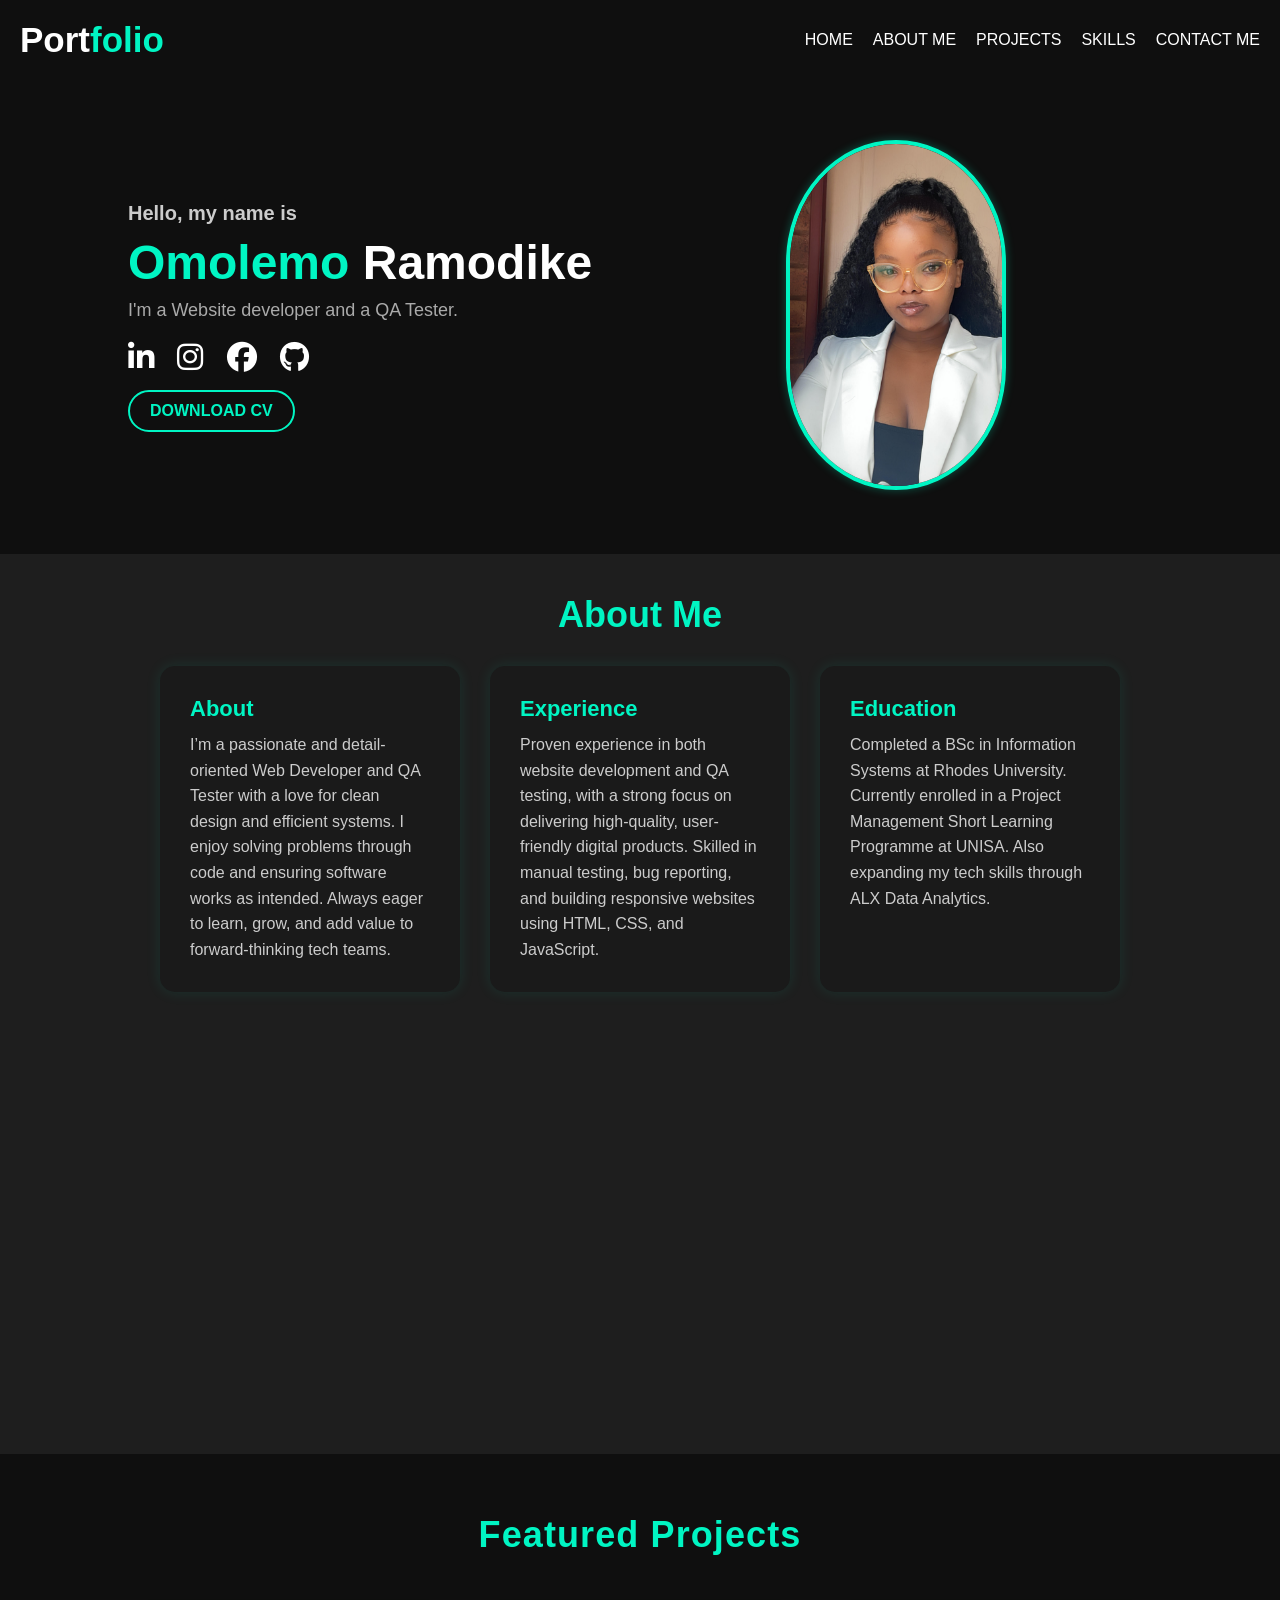
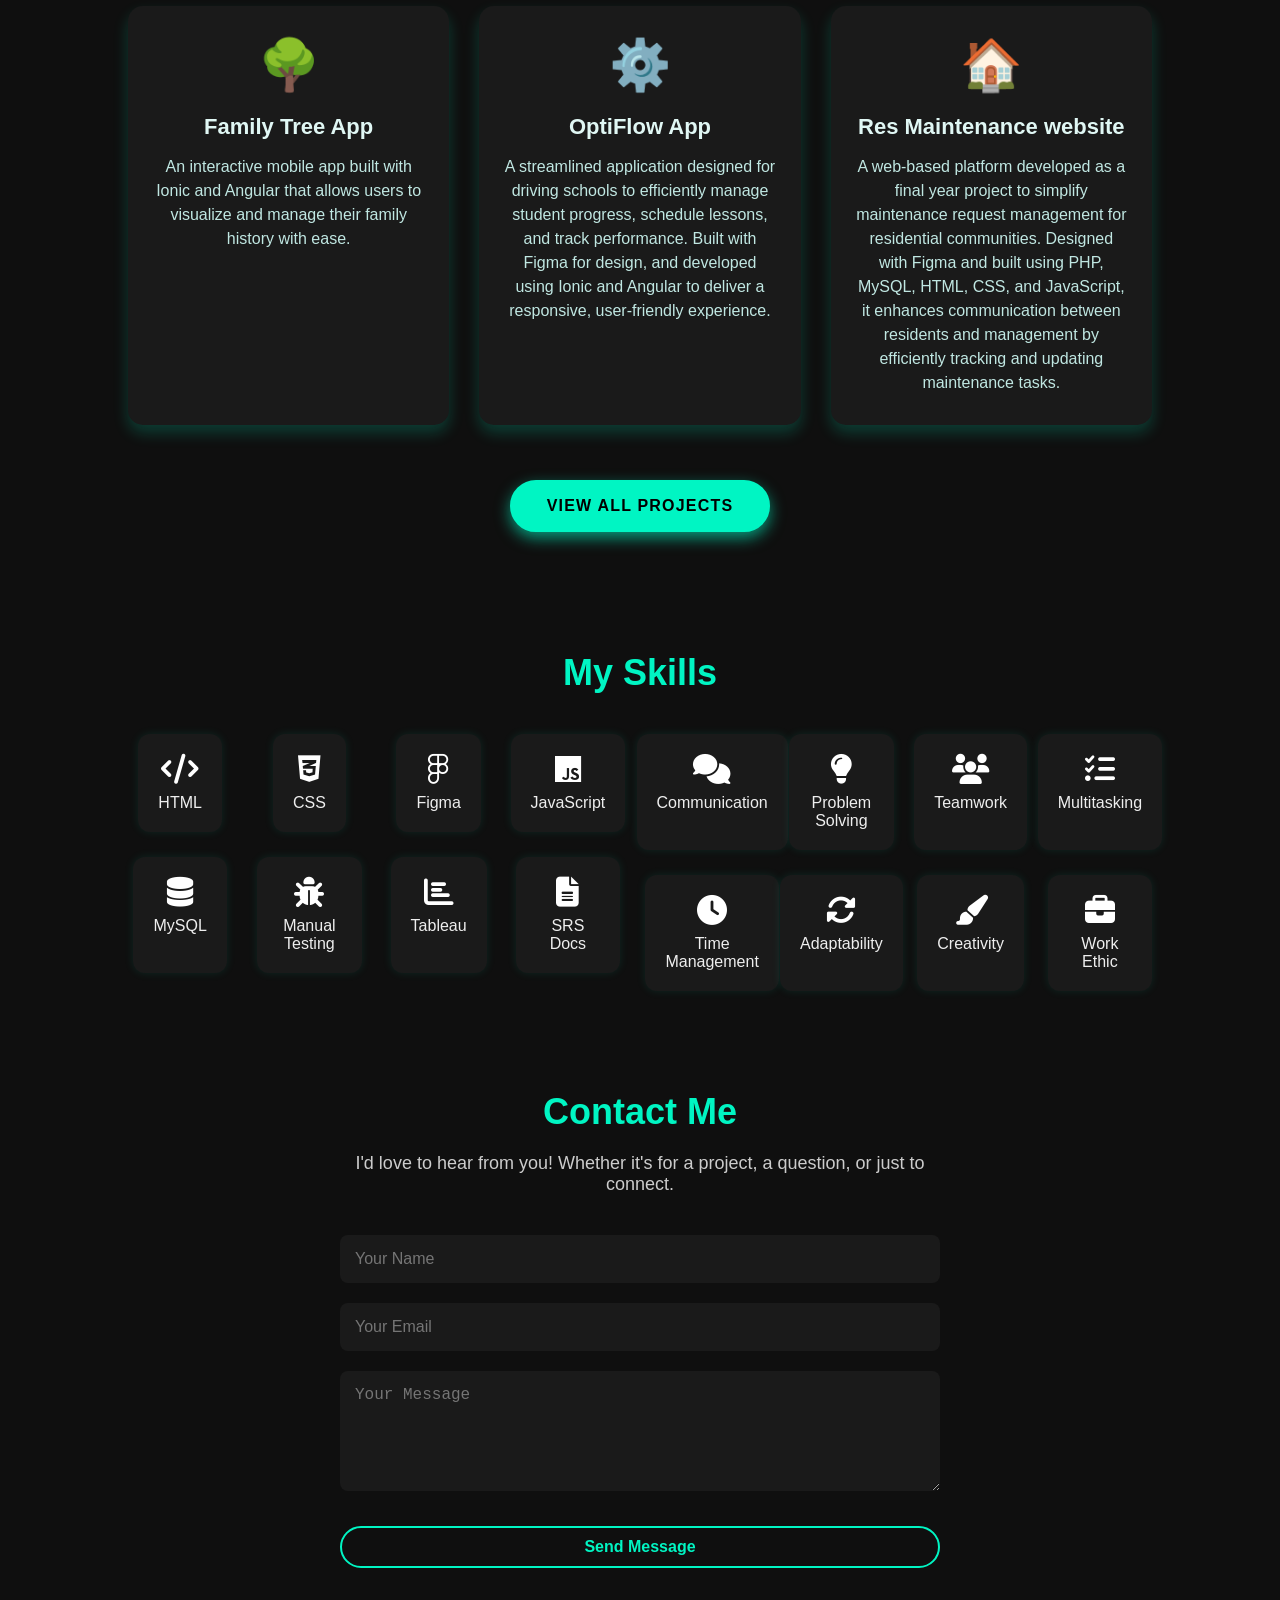
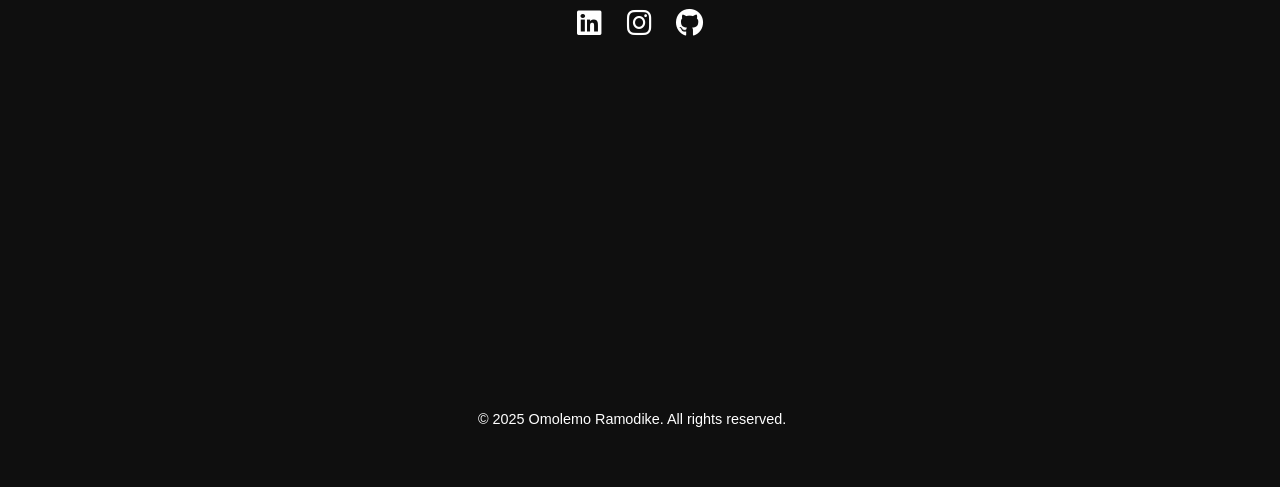
==== index.html @ b727706b "init" ====
<!DOCTYPE html>
<html lang="en">
<head>
  <meta charset="UTF-8" />
  <meta name="viewport" content="width=device-width, initial-scale=1.0"/>
  <title>Omolemo | Portfolio</title>
  <link rel="stylesheet" href="style.css" />
   <link rel="stylesheet" href="https://cdnjs.cloudflare.com/ajax/libs/font-awesome/6.5.0/css/all.min.css">


  <script src="script.js" defer></script>
</head>
<body>
  <header>
    <nav class="navbar">
      <div class="logo">Port<span>folio</span></div>
      <div class="hamburger" onclick="toggleMenu()">&#9776;</div>
      <ul id="nav-links" class="nav-links">
        <li><a href="#home">HOME</a></li>
        <li><a href="about.html">ABOUT ME</a></li>
        <li><a href="projects.html">PROJECTS</a></li>
        <li><a href="skills.html">SKILLS</a></li>
        <li><a href="contact.html">CONTACT ME</a></li>
      </ul>
    </nav>
  </header>

  <section class="hero" id="home">
    <div class="hero-text">
      <h3>Hello, my name is</h3>
      <h1><span>Omolemo</span> Ramodike</h1>
      <p>I'm a Website developer and a QA Tester. </p>
     

      <div class="social-icons">
  <a href="https://linkedin.com/in/omolemo-ramodike" target="_blank" title="LinkedIn">
    <i class="fab fa-linkedin-in"></i>
  </a>
  <a href="https://instagram.com/omolemo-ngobeni" target="_blank" title="Instagram">
    <i class="fab fa-instagram"></i>
  </a>
   <a href="https://facebook.com/omolemo-ngobeni" target="_blank" title="Instagram">
    <i class="fab fa-facebook"></i>
  </a>
  <a href="https://github.com/omolemo-ngobeni" target="_blank" title="GitHub">
    <i class="fab fa-github"></i>
  </a>
</div>


      <a href="Ms Omolemo Ramodike's resume (3).pdf" class="btn">DOWNLOAD CV</a>
    </div>
    <div class="hero-image">
      <img src="images/profimg.jpg" alt="Omolemo">
    </div>
  </section>
</body>
<section class="about-section" id="about">
  <div class="about-header">
    <h1>About Me</h1>
  </div>
  
  <div class="about-tiles">
    <div class="tile">
      <h2>About</h2>
      <p>I’m a passionate and detail-oriented Web Developer and QA Tester with a love for clean design and efficient systems. I enjoy solving problems through code and ensuring software works as intended. Always eager to learn, grow, and add value to forward-thinking tech teams.</p>
    </div>
    
    <div class="tile">
      <h2>Experience</h2>
        <p>Proven experience in both website development and QA testing, with a strong focus on delivering high-quality, user-friendly digital products. Skilled in manual testing, bug reporting, and building responsive websites using HTML, CSS, and JavaScript.</p>    </div>
    
    <div class="tile">
      <h2>Education</h2>
      <p>Completed a BSc in Information Systems at Rhodes University. Currently enrolled in a Project Management Short Learning Programme at UNISA. Also expanding my tech skills through ALX Data Analytics. </p>
    </div>
  </div>
</section>

<section class="home-projects" id="projects">
  <h2>Featured Projects</h2>
  <div class="projects-grid">
    <a href="projects.html#family-tree" class="project-tile">
      <div class="project-icon">🌳</div>
      <h3>Family Tree App</h3>
      <p>An interactive mobile app built with Ionic and Angular that allows users to visualize and manage their family history with ease.</p>
    </a>
    <a href="projects.html#optiflow" class="project-tile">
      <div class="project-icon">⚙️</div>
      <h3>OptiFlow App</h3>
      <p>A streamlined application designed for driving schools to efficiently manage student progress, schedule lessons, and track performance. Built with Figma for design, and developed using Ionic and Angular to deliver a responsive, user-friendly experience.</p>
    </a>
    <a href="projects.html#residence-maintenance" class="project-tile">
      <div class="project-icon">🏠</div>
      <h3>Res Maintenance website</h3>
      <p>A web-based platform developed as a final year project to simplify maintenance request management for residential communities. Designed with Figma and built using PHP, MySQL, HTML, CSS, and JavaScript, it enhances communication between residents and management by efficiently tracking and updating maintenance tasks.</p>
    </a>
  </div>
  <div class="view-all-projects">
    <a href="projects.html" class="btn">View All Projects</a>
  </div>
</section><section id="skills" class="icon-skills-section">
  <h2>My Skills</h2>

  <div class="icon-skills-container">


    <div class="skill-category">

      <div class="icon-skill-grid">
        <div class="icon-skill">
          <i class="fas fa-code"></i>
          <span>HTML</span>
        </div>
        <div class="icon-skill">
          <i class="fab fa-css3-alt"></i>
          <span>CSS</span>
        </div>
       <div class="icon-skill">
        <i class="fab fa-figma"></i>
        <span>Figma</span>
        </div>
        <div class="icon-skill">
      <i class="fab fa-js"></i>
      <span>JavaScript</span>
    </div>

        <div class="icon-skill">
          <i class="fas fa-database"></i>
          <span>MySQL</span>
        </div>
       
        <div class="icon-skill">
          <i class="fas fa-bug"></i>
          <span>Manual Testing</span>
        </div>
        <div class="icon-skill">
          <i class="fas fa-chart-bar"></i>
          <span>Tableau</span>
        </div>
        <div class="icon-skill">
          <i class="fas fa-file-alt"></i>
          <span>SRS Docs</span>
        </div>
      </div>
    </div>

   
<div class="skill-category">
 
  <div class="icon-skill-grid">
    <div class="icon-skill">
      <i class="fas fa-comments"></i>
      <span>Communication</span>
    </div>
    <div class="icon-skill">
      <i class="fas fa-lightbulb"></i>
      <span>Problem Solving</span>
    </div>
    <div class="icon-skill">
      <i class="fas fa-users"></i>
      <span>Teamwork</span>
    </div>
    <div class="icon-skill">
      <i class="fas fa-tasks"></i>
      <span>Multitasking</span>
    </div>
    <div class="icon-skill">
      <i class="fas fa-clock"></i>
      <span>Time Management</span>
    </div>
    <div class="icon-skill">
      <i class="fas fa-sync-alt"></i>
      <span>Adaptability</span>
    </div>
    <div class="icon-skill">
      <i class="fas fa-paint-brush"></i>
      <span>Creativity</span>
    </div>
    <div class="icon-skill">
      <i class="fas fa-briefcase"></i>
      <span>Work Ethic</span>
    </div>
  </div>
</div>
<section class="contact-section">
  <div class="contact-wrapper">
    <h2>Contact Me</h2>
    <p>I'd love to hear from you! Whether it's for a project, a question, or just to connect.</p>

    <form class="contact-form" action="mailto:omolemo@example.com" method="post" enctype="text/plain">
      <input type="text" name="name" placeholder="Your Name" required />
      <input type="email" name="email" placeholder="Your Email" required />
      <textarea name="message" rows="5" placeholder="Your Message" required></textarea>
      <button type="submit" class="btn">Send Message</button>
    </form>

    <div class="contact-icons">
      <a href="https://linkedin.com/in/omolemo-ramodike" target="_blank"><i class="fab fa-linkedin"></i></a>
      <a href="https://instagram.com/omolemo-ngobeni" target="_blank"><i class="fab fa-instagram"></i></a>
      <a href="https://github.com/omolemo-ngobeni" target="_blank"><i class="fab fa-github"></i></a>
    </div>
  </div>
</section>
<footer class="site-footer">
  <p>&copy; 2025 Omolemo Ramodike. All rights reserved.</p>
  
</footer>

  


</html>
---- style.css ----
* {
  margin: 0;
  padding: 0;
  box-sizing: border-box;
}

body {
  font-family: 'Segoe UI', sans-serif;
  background-color: #0f0f0f;
  color: #fff;
}

a {
  text-decoration: none;
  color: inherit;
}

header {
  background-color: #000;
  padding: 20px;
  position: sticky;
  top: 0;
  z-index: 999;
}

.navbar {
  display: flex;
  justify-content: space-between;
  align-items: center;
}

.logo {
  font-size: 35px;
  font-weight: bold;
}

.logo span {
  color: #00f5c3;
}

.nav-links {
  list-style: none;
  display: flex;
  gap: 20px;
}

.nav-links li a {
  color: white;
  font-weight: 500;
  transition: 0.3s;
}



.nav-links li a:hover {
  color: #00f5c3;
}

.hamburger {
  display: none;
  font-size: 30px;
  cursor: pointer;
}

.hero {
  display: flex;
  flex-wrap: wrap;
  justify-content: space-between;
  align-items: center;
  padding: 60px 10%;
 
}

.hero-text {
  flex: 1;
}

.hero-text h3 {
  font-size: 20px;
  color: #ccc;
}

.hero-text h1 {
  font-size: 48px;
  margin: 10px 0;
}

.hero-text h1 span {
  color: #00f5c3;
}

.hero-text p {
  font-size: 18px;
  color: #aaa;
  margin-bottom: 20px;
}

.social-icons img {
  width: 30px;
  margin-right: 10px;
  filter: brightness(0) invert(1);
}

.btn {
  margin-top: 15px;
  padding: 10px 20px;
  background-color: transparent;
  border: 2px solid #00f5c3;
  color: #00f5c3;
   font-size: 1rem;
  font-weight: bold;
  border-radius: 50px;
  transition: 0.3s;
  display: inline-block;
}

.btn:hover {
  background-color: #00f5c3;
  color: black;
}

.hero-image {
  flex: 1;
  text-align: center;
}

.hero-image img {
  width: 300px;
  border-radius: 20px;
}

/* Mobile */
@media (max-width: 768px) {
  .nav-links {
    display: none;
    flex-direction: column;
    background-color: #111;
    position: absolute;
    top: 60px;
    right: 20px;
    width: 200px;
    padding: 10px;
    border-radius: 8px;
  }

  .nav-links.show {
    display: flex;
  }

  .hamburger {
    display: block;
  }

  .hero {
    flex-direction: column;
    text-align: center;
  }

  .hero-image img {
    margin-top: 10px;
  }
}

.social-icons a {
  color: white; 
  margin-right: 15px;
  font-size: 30px;
  transition: color 0.3s ease;
}

.social-icons a:hover {
  color: #00f5c3; 
}

.hero-image img {
  width: 220px;              
  height: 350px;             
  border-radius: 50% / 35%;  
  object-fit: cover;
  border: 4px solid #00f5c3;
  box-shadow: 0 0 10px rgba(0, 245, 195, 0.3);
}


header,
.hero,
footer {
  background-color: #0f0f0f; 
}

/*about page*/
.about-section {
  padding: 60px 10%;
  background-color: #0f0f0f;
  color: white;
}

.about-content {
  max-width: 800px;
  margin: 0 auto;
  text-align: center;
}

.about-content h1 {
  font-size: 36px;
  margin-bottom: 20px;
  color: #00f5c3;
}

.about-content p {
  font-size: 18px;
  line-height: 1.6;
  color: #ccc;
  margin-bottom: 20px;
}

.about-section {
  padding: 60px 10%;
  background-color: 	#1a1a1a;
  color: white;
}

.about-content {
  max-width: 800px;
  margin: 0 auto;
  text-align: center;
}

.about-content h1 {
  font-size: 36px;
  margin-bottom: 20px;
  color: #00f5c3;
}

.about-content p {
  font-size: 18px;
  line-height: 1.6;
  color: #ccc;
  margin-bottom: 20px;
}

.about-header {
  text-align: center;
  margin-bottom: 40px;
}

.about-header h1 {
  font-size: 36px;
  color: #00f5c3;
}

.about-tiles {
  display: flex;
  gap: 30px;
  flex-wrap: wrap;
  justify-content: center;
}

.tile {
  background-color: #1a1a1a;
  border-radius: 15px;
  padding: 30px;
  width: 300px;
  box-shadow: 0 0 15px rgba(0, 245, 195, 0.1);
  transition: transform 0.3s ease;
}

.tile:hover {
  transform: translateY(-5px);
}

.tile h2 {
  font-size: 22px;
  color: #00f5c3;
  margin-bottom: 10px;
}

.tile p {
  font-size: 16px;
  color: #ccc;
  line-height: 1.6;
}

.about-section {
  padding: 60px 10%;
  background-color: #1a1a1a;
  color: white;
}

.about-header {
  text-align: center;
  margin-bottom: 30px;
}

.about-header h1 {
  font-size: 36px;
  color: #00f5c3;
  margin-bottom: 10px;
}

.about-intro {
  font-size: 18px;
  color: #ccc;
  max-width: 800px;
  margin: 0 auto 30px;
  line-height: 1.6;
  text-align: center;
}

.about-body {
  max-width: 800px;
  margin: 0 auto;
  font-size: 17px;
  line-height: 1.8;
  color: #ddd;
}

.about-body p {
  margin-bottom: 20px;
}

.fun-facts {
  margin-top: 40px;
  text-align: center;
}

.fun-facts h3 {
  font-size: 24px;
  color: #00f5c3;
  margin-bottom: 15px;
}

.fun-facts ul {
  list-style: none;
  padding: 0;
}

.fun-facts ul li {
  font-size: 17px;
  color: #ccc;
  margin: 8px 0;
}

.back-home {
  text-align: center;
  margin-top: 40px;
}

.about-section {
  padding: 60px 10%;
  background-color: #1a1a1a;
  color: white;
  min-height: 100vh;
}

.about-photo-text {
  display: flex;
  gap: 40px;
  align-items: center;
  max-width: 900px;
  margin: 0 auto 40px;
  flex-wrap: wrap;
}

.about-photo {
  width: 220px;
  height: 280px;
  object-fit: cover;
  border-radius: 20px;
  border: 4px solid #00f5c3;
  box-shadow: 0 0 15px rgba(0, 245, 195, 0.3);
}

.about-text {
  flex: 1;
  color: #ddd;
  font-size: 17px;
  line-height: 1.7;
}

.about-text h1 {
  font-size: 36px;
  color: #00f5c3;
  margin-bottom: 20px;
}

.fun-facts {
  margin-top: 40px;
  text-align: center;
}

.fun-facts h3 {
  font-size: 24px;
  color: #00f5c3;
  margin-bottom: 15px;
}

.fun-facts ul {
  list-style: none;
  padding: 0;
}

.fun-facts ul li {
  font-size: 17px;
  color: #ccc;
  margin: 8px 0;
}

.back-home {
  text-align: center;
  margin-top: 40px;
}

/* Responsive */
@media (max-width: 768px) {
  .about-photo-text {
    flex-direction: column;
    text-align: center;
  }

  .about-photo {
    margin-bottom: 20px;
    width: 180px;
    height: 220px;
  }
}

.about-text {
  flex: 1;
  color: #ddd;
  font-size: 17px;
  line-height: 1.7;
  text-align: justify;   
}

.fun-facts ul li {
  font-size: 17px;
  color: #ccc;
  margin: 8px 0;
  text-align: center;  
}

/* projects starts here*/

.projects-section {
  padding: 60px 10%;
  background-color: #1a1a1a;
  color: white;
  min-height: 100vh;
  max-width: 900px;
  margin: 0 auto;
  text-align: center;
}

.projects-section h1 {
  font-size: 36px;
  color: #00f5c3;
  margin-bottom: 40px;
}

.project-card {
  background-color: #2c2c2c;
  padding: 30px;
  border-radius: 15px;
  box-shadow: 0 0 15px rgba(0, 245, 195, 0.1);
  margin-bottom: 30px;
  text-align: left;
}

.project-card h2 {
  color: #00f5c3;
  margin-bottom: 15px;
}

.project-card p {
  color: #ccc;
  font-size: 16px;
  margin-bottom: 15px;
  line-height: 1.5;
}

.project-links {
  display: flex;
  gap: 20px;
}

.project-links .btn {
  padding: 10px 20px;
  background-color: transparent;
  border: 2px solid #00f5c3;
  color: #00f5c3;
  border-radius: 5px;
  text-decoration: none;
  font-weight: 600;
  display: inline-flex;
  align-items: center;
  gap: 10px;
  transition: background-color 0.3s ease;
}

.project-links .btn:hover:not(:disabled) {
  background-color: #00f5c3;
  color: black;
  cursor: pointer;
}

.project-links .btn[disabled] {
  border-color: #555;
  color: #555;
  cursor: not-allowed;
}

.btn-secondary {
  border-color: #555;
  color: #555;
}

.home-projects {
  padding: 60px 10%;
   background: #0f0f0f; 
  color: #e0f7f4;
  text-align: center;
  font-family: 'Segoe UI', Tahoma, Geneva, Verdana, sans-serif;
}

.home-projects h2 {
  font-size: 36px;
  margin-bottom: 50px;
  color: #00f5c3;
  letter-spacing: 1.1px;
  font-weight: 700;
}

.projects-grid {
  display: grid;
  grid-template-columns: repeat(auto-fit,minmax(280px,1fr));
  gap: 30px;
  max-width: 1100px;
  margin: 0 auto 40px;
}

.project-tile {
  background: #1a1a1a;
  border-radius: 15px;
  padding: 30px 25px;
  box-shadow: 0 8px 15px rgba(0, 245, 195, 0.2);
  color: #e0f7f4;
  text-decoration: none;
  transition: transform 0.3s ease, box-shadow 0.3s ease;
  display: flex;
  flex-direction: column;
  align-items: center;
  min-height: 260px;
}

.project-tile:hover {
  transform: translateY(-10px);
  box-shadow: 0 15px 25px rgba(0, 245, 195, 0.45);
}

.project-icon {
  font-size: 50px;
  margin-bottom: 20px;
}

.project-tile h3 {
  font-size: 22px;
  margin-bottom: 15px;
  font-weight: 700;
}

.project-tile p {
  font-size: 16px;
  line-height: 1.5;
  color: #c0e7e2;
  text-align: center;
  flex-grow: 1;
}

.view-all-projects .btn {
  background-color: #00f5c3;
  color: #000;
  padding: 15px 35px;
  border-radius: 30px;
  font-weight: 700;
  text-transform: uppercase;
  letter-spacing: 1.2px;
  box-shadow: 0 6px 15px rgba(0, 245, 195, 0.6);
  transition: background-color 0.3s ease;
  display: inline-block;
}

.view-all-projects .btn:hover {
  background-color: #00d1a7;
  color: #000;
  box-shadow: 0 8px 25px rgba(0, 209, 167, 0.8);
}

/* skills start her */

.skills-section {
  max-width: 900px;
  margin: 60px auto;
  padding: 0 10%;
  color: #e0f7f4;
  text-align: center;
}

.skills-section h2 {
  font-size: 36px;
  color: #00f5c3;
  margin-bottom: 40px;
  letter-spacing: 1.1px;
}

.skill {
  margin-bottom: 25px;
  text-align: left;
}

.skill span {
  font-weight: 600;
  font-size: 18px;
  display: block;
  margin-bottom: 8px;
  color: #00f5c3;
}

.skill-bar {
  background-color: #222;
  border-radius: 10px;
  overflow: hidden;
  height: 20px;
}

.skill-level {
  height: 100%;
  background-color: #00f5c3;
  width: 0;
  border-radius: 10px 0 0 10px;
  transition: width 1.5s ease-in-out;
}

.icon-skills-section {
  padding: 60px 10%;
  background-color: #0f0f0f;
  text-align: center;
  color: #fff;
}

.icon-skills-section h2 {
  font-size: 36px;
  color: #00f5c3;
  margin-bottom: 40px;
}

.icon-skills-container {
  display: flex;
  flex-wrap: wrap;
  justify-content: space-between;
  gap: 40px;
}

.skill-category {
  flex: 1 1 45%;
}

.skill-category h3 {
  font-size: 24px;
  color: #00f5c3;
  margin-bottom: 20px;
}

.icon-skill-grid {
  display: grid;
  grid-template-columns: repeat(auto-fit, minmax(100px, 1fr));
  gap: 25px;
  justify-items: center;
}

.icon-skill {
  display: flex;
  flex-direction: column;
  align-items: center;
  background-color: #1a1a1a;
  padding: 20px;
  border-radius: 12px;
  transition: transform 0.3s ease;
  box-shadow: 0 0 10px rgba(0, 245, 195, 0.1);
}

.icon-skill:hover {
  transform: scale(1.05);
  box-shadow: 0 0 20px rgba(0, 245, 195, 0.4);
}

.icon-skill i {
  font-size: 30px;
  margin-bottom: 10px;
  color: white;
}

.icon-skill span {
  font-size: 16px;
  color: #eee;
  text-align: center;
}

/* Mobile */
@media (max-width: 768px) {
  .icon-skills-container {
    flex-direction: column;
    align-items: center;
  }

  .skill-category {
    width: 100%;
  }
}

/* skills start over here*/

.skills-page {
  padding: 60px 10%;
  background-color: #0f0f0f;
  color: white;
  min-height: 100vh;
  text-align: center;
}

.skills-page h2 {
  font-size: 36px;
  color: #00f5c3;
  margin-bottom: 40px;
}

.skill-cards {
  display: flex;
  flex-wrap: wrap;
  gap: 30px;
  justify-content: center;
}

.skill-card {
  background-color: #1a1a1a;
  border-radius: 15px;
  padding: 30px;
  width: 100%;
  max-width: 500px;
  box-shadow: 0 0 15px rgba(0, 245, 195, 0.1);
  transition: transform 0.3s ease;
  text-align: left;
}

.skill-card:hover {
  transform: translateY(-5px);
}

.skill-card h3 {
  font-size: 24px;
  color: #00f5c3;
  margin-bottom: 15px;
  display: flex;
  align-items: center;
  gap: 10px;
}

.skill-card p {
  font-size: 16px;
  color: #ccc;
  line-height: 1.6;
}

/* Responsive */
@media (max-width: 768px) {
  .skill-cards {
    flex-direction: column;
    align-items: center;
  }

  .skill-card {
    width: 100%;
  }
}

.about-section {
  padding: 40px;
  background-color: #1e1e1e;
  color: #ffffff;
}

.about-photo-text {
  display: flex;
  align-items: flex-start;
  gap: 30px;
  flex-wrap: wrap;
  justify-content: center;
}

.about-photo {
  width: 250px;
  height: auto;
  border-radius: 12px;
  border: 4px solid #00f0c0;
  box-shadow: 0 4px 10px rgba(0, 255, 200, 0.3);
   margin-top: 70px;
}

.about-text {
  max-width: 600px;
  font-size: 1rem;
  line-height: 1.6;
}

.about-text h1 {
  color: #00f0c0;
  font-size: 2rem;
  margin-bottom: 20px;
}

/* Optional: Make it responsive */
@media (max-width: 768px) {
  .about-photo-text {
    flex-direction: column;
    align-items: center;
    text-align: center;
  }

  .about-text {
    max-width: 90%;
  }
}

.contact-wrapper {
  max-width: 700px;
  width: 100%;
}
.site-footer {
 
  color: #fff;
  text-align: center;
  padding: 0px 350px;
  font-size: 0.9rem;
  margin-top: 40px;
}


/*contact starts here*/

.contact-section {
  padding: 60px 20%;
  background-color: #0f0f0f;
  color: white;
  text-align: center;
  min-height: 100vh;
  
}

.contact-section h2 {
  font-size: 36px;
  color: #00f5c3;
  margin-bottom: 20px;
}

.contact-section p {
  font-size: 18px;
  color: #ccc;
  margin-bottom: 40px;
}

.contact-form {
  max-width: 600px;
  margin: 0 auto;
  display: flex;
  flex-direction: column;
  gap: 20px;
}

.contact-form input,
.contact-form textarea {
  padding: 15px;
  border: none;
  border-radius: 8px;
  background-color: #1a1a1a;
  color: white;
  font-size: 16px;
}

.contact-form .btn {
  background-color: transparent;
  border: 2px solid #00f5c3;
  color: #00f5c3;
  cursor: pointer;
  font-weight: bold;
  transition: background-color 0.3s ease;
}

.contact-form .btn:hover {
  background-color: #00f5c3;
  color: black;
}

.contact-icons {
  margin-top: 40px;
}

.contact-icons a {
  color: white;
  font-size: 28px;
  margin: 0 10px;
  transition: color 0.3s ease;
}

.contact-icons a:hover {
  color: #00f5c3;
}
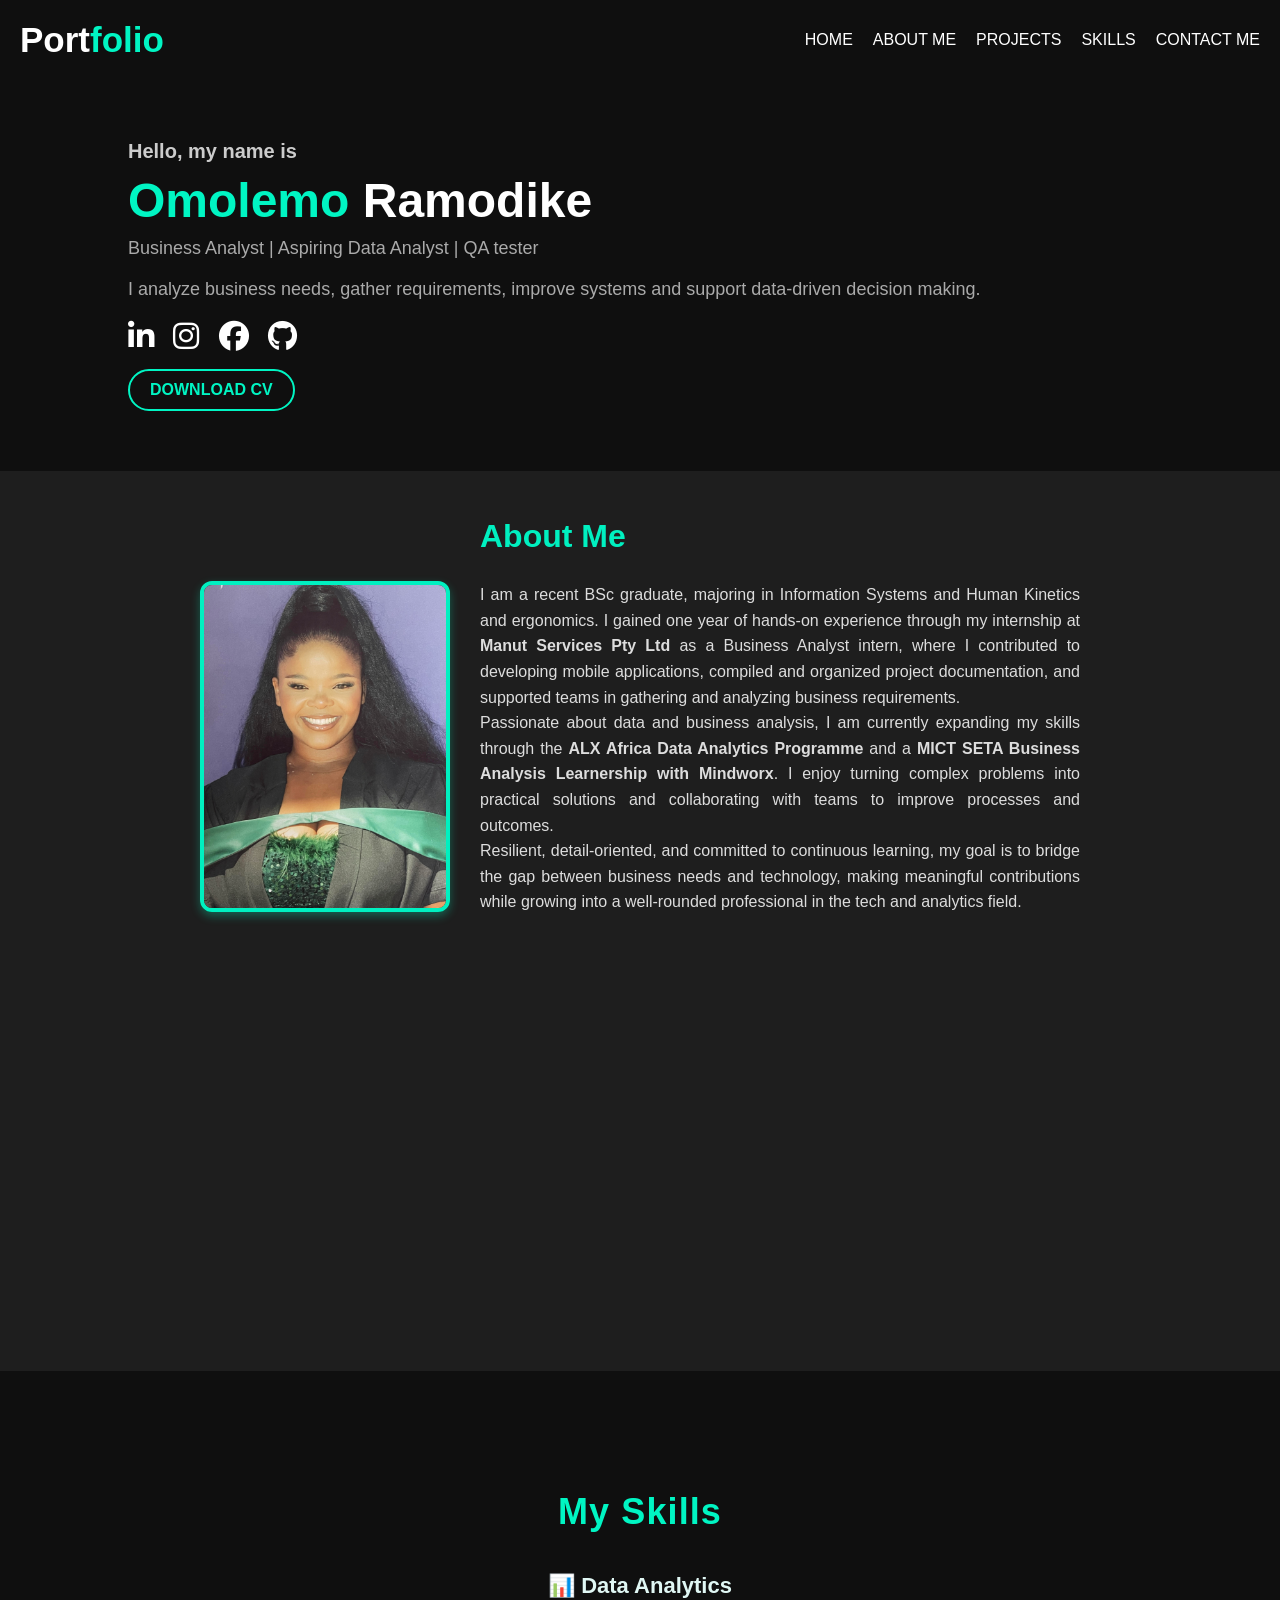
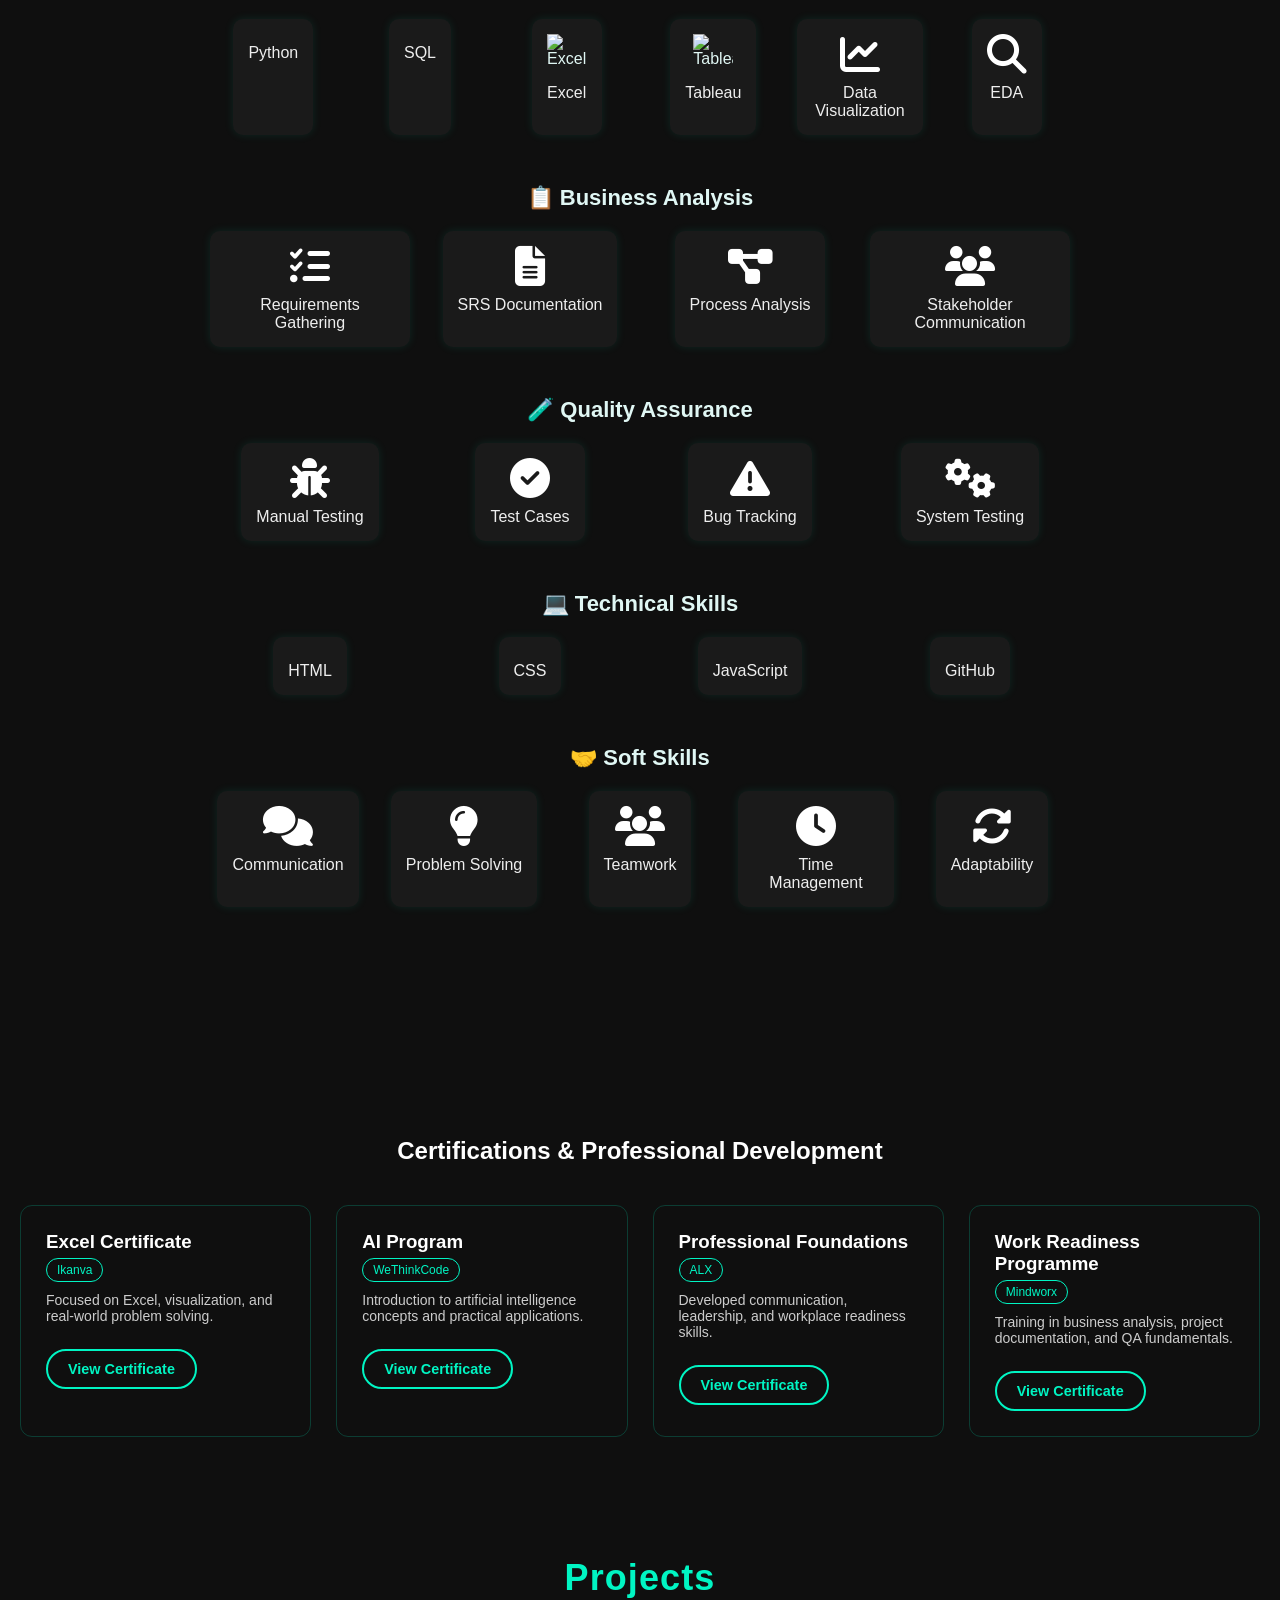
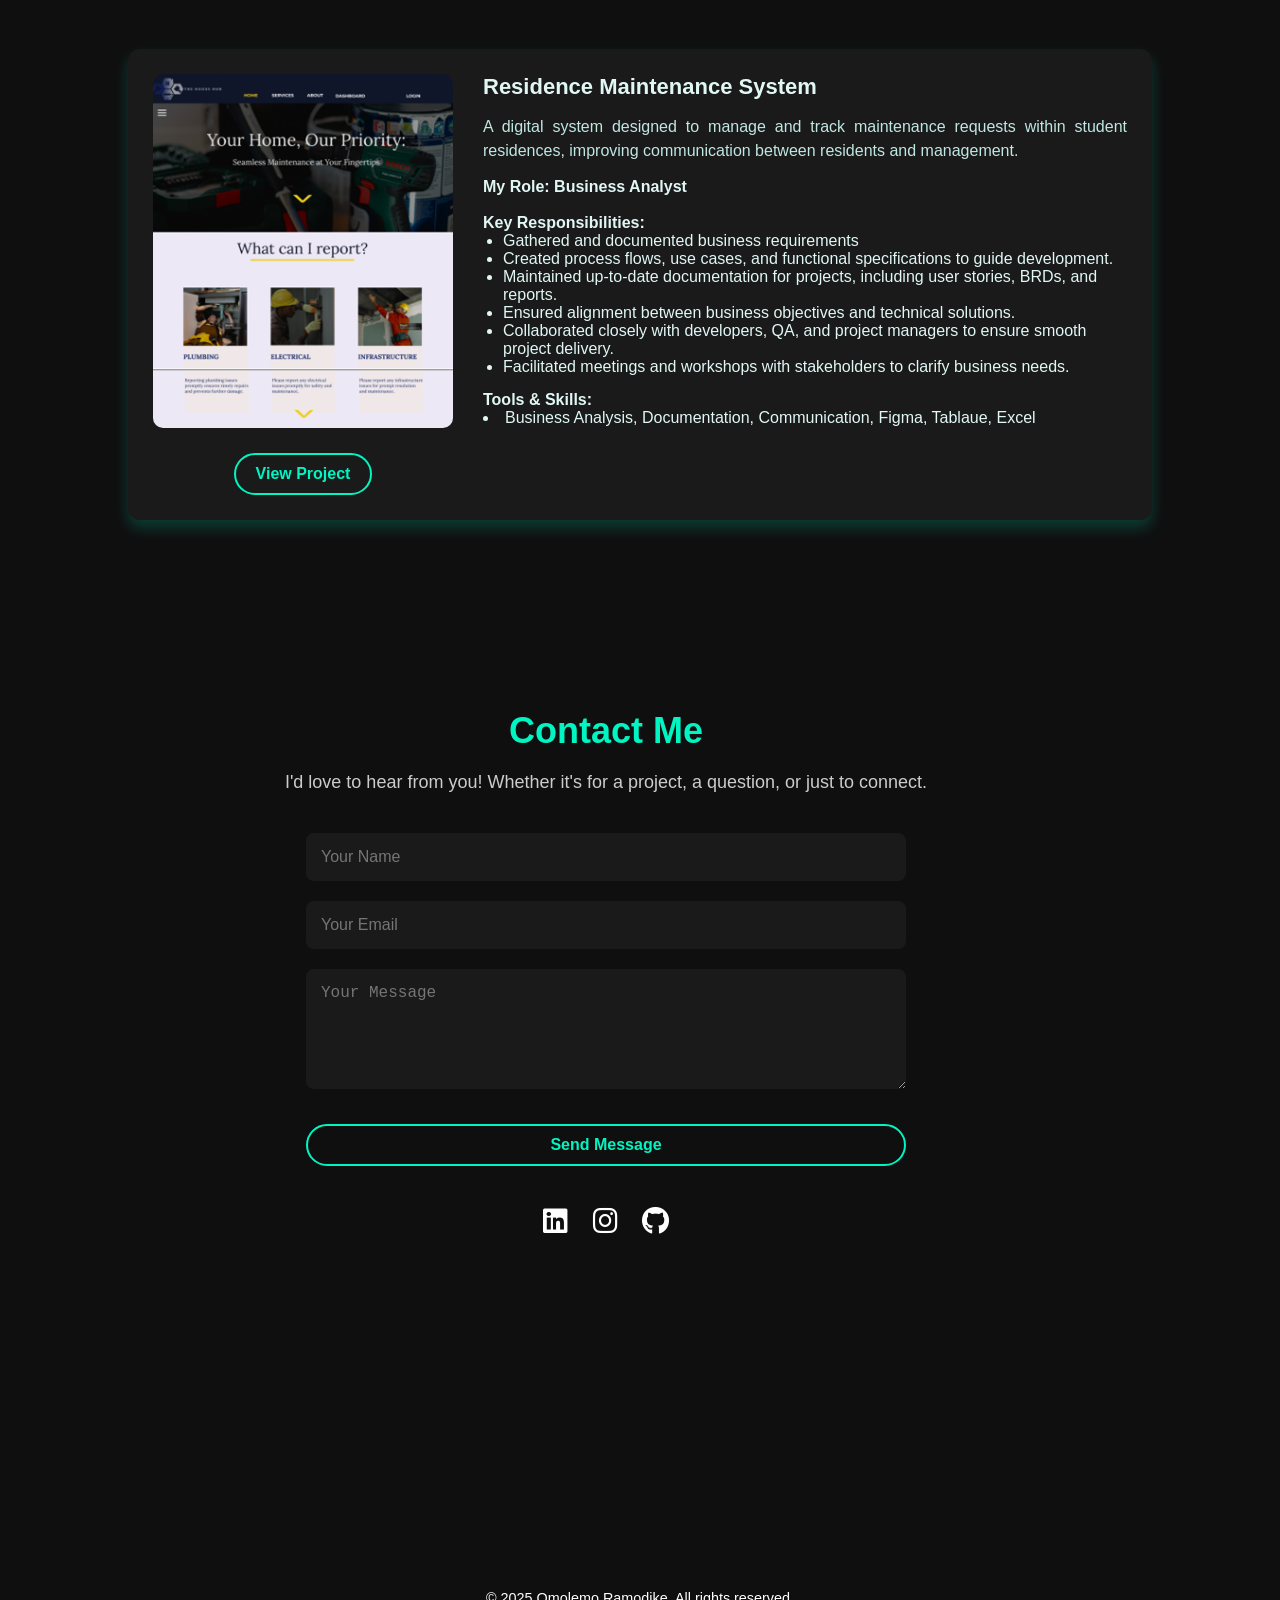
==== commit 28904f08: "updates" ====
--- a/index.html
+++ b/index.html
@@ -1,15 +1,27 @@
 <!DOCTYPE html>
-<html lang="en">
 <head>
   <meta charset="UTF-8" />
   <meta name="viewport" content="width=device-width, initial-scale=1.0"/>
   <title>Omolemo | Portfolio</title>
+
+  <!-- Main CSS -->
   <link rel="stylesheet" href="style.css" />
-   <link rel="stylesheet" href="https://cdnjs.cloudflare.com/ajax/libs/font-awesome/6.5.0/css/all.min.css">
-
+
+  <!-- Font Awesome -->
+  <link rel="stylesheet" href="https://cdnjs.cloudflare.com/ajax/libs/font-awesome/6.5.0/css/all.min.css">
+
+  <!-- Devicon (for programming/tech icons) -->
+  <link rel="stylesheet" href="https://cdn.jsdelivr.net/gh/devicons/devicon@latest/devicon.min.css">
 
   <script src="script.js" defer></script>
+
+  <style>
+    html {
+      scroll-behavior: smooth;
+    }
+  </style>
 </head>
+
 <body>
   <header>
     <nav class="navbar">
@@ -17,197 +29,332 @@
       <div class="hamburger" onclick="toggleMenu()">&#9776;</div>
       <ul id="nav-links" class="nav-links">
         <li><a href="#home">HOME</a></li>
-        <li><a href="about.html">ABOUT ME</a></li>
-        <li><a href="projects.html">PROJECTS</a></li>
-        <li><a href="skills.html">SKILLS</a></li>
-        <li><a href="contact.html">CONTACT ME</a></li>
+        <li><a href="#about">ABOUT ME</a></li>
+        <li><a href="#projects">PROJECTS</a></li>
+        <li><a href="#skills">SKILLS</a></li>
+        <li><a href="#contact">CONTACT ME</a></li>
       </ul>
     </nav>
   </header>
 
+  <!-- HERO SECTION -->
   <section class="hero" id="home">
     <div class="hero-text">
       <h3>Hello, my name is</h3>
-      <h1><span>Omolemo</span> Ramodike</h1>
-      <p>I'm a Website developer and a QA Tester. </p>
-     
-
+      <h1><span>Omolemo</span> Ramodike </h1>
+      <p>Business Analyst | Aspiring Data Analyst | QA tester</p>
+      <p>I analyze business needs, gather requirements, improve systems and support data-driven decision making.</p>
       <div class="social-icons">
-  <a href="https://linkedin.com/in/omolemo-ramodike" target="_blank" title="LinkedIn">
-    <i class="fab fa-linkedin-in"></i>
-  </a>
-  <a href="https://instagram.com/omolemo-ngobeni" target="_blank" title="Instagram">
-    <i class="fab fa-instagram"></i>
-  </a>
-   <a href="https://facebook.com/omolemo-ngobeni" target="_blank" title="Instagram">
-    <i class="fab fa-facebook"></i>
-  </a>
-  <a href="https://github.com/omolemo-ngobeni" target="_blank" title="GitHub">
-    <i class="fab fa-github"></i>
-  </a>
-</div>
-
-
-      <a href="Ms Omolemo Ramodike's resume (3).pdf" class="btn">DOWNLOAD CV</a>
-    </div>
-    <div class="hero-image">
-      <img src="images/profimg.jpg" alt="Omolemo">
-    </div>
+        <a href="https://linkedin.com/in/omolemo-ramodike" target="_blank"><i class="fab fa-linkedin-in"></i></a>
+        <a href="https://instagram.com/omolemo-ngobeni" target="_blank"><i class="fab fa-instagram"></i></a>
+        <a href="https://facebook.com/omolemo-ngobeni" target="_blank"><i class="fab fa-facebook"></i></a>
+        <a href="https://github.com/omolemo-ngobeni" target="_blank"><i class="fab fa-github"></i></a>
+      </div>
+      <a href="Omolemo Ramodike_CV (1).pdf" class="btn">DOWNLOAD CV</a>
+    </div>
+   
   </section>
+
+  <!-- ABOUT SECTION -->
+<section class="about-section" id="about">
+  <div class="about-photo-text">
+    <img src="images\gradpic.jpg" alt="Omolemo Graduation" class="about-photo" />
+    <div class="about-text">
+      <h1>About Me</h1>
+      <p>I am a recent BSc graduate, majoring in Information Systems and Human Kinetics and ergonomics. I gained one year of hands-on experience through my internship at <strong>Manut Services Pty Ltd</strong> as a Business Analyst intern, where I contributed to developing mobile applications, compiled and organized project documentation, and supported teams in gathering and analyzing business requirements.</p>
+      <p>Passionate about data and business analysis, I am currently expanding my skills through the <strong>ALX Africa Data Analytics Programme</strong> and a <strong>MICT SETA Business Analysis Learnership with Mindworx</strong>. I enjoy turning complex problems into practical solutions and collaborating with teams to improve processes and outcomes.</p>
+      <p>Resilient, detail-oriented, and committed to continuous learning, my goal is to bridge the gap between business needs and technology, making meaningful contributions while growing into a well-rounded professional in the tech and analytics field.</p>
+    </div>
+  </div>
+</section>
+
+
+
+
+ <!-- SKILLS SECTION -->
+  <section class="skills-section" id="skills">
+  <h2>My Skills</h2>
+
+  <!-- DATA ANALYTICS -->
+  <div class="skill-group">
+    <h3>📊 Data Analytics</h3>
+    <div class="icon-skill-grid">
+
+      <!-- Python -->
+      <div class="icon-skill">
+        <i class="devicon-python-plain colored"></i>
+        <span>Python</span>
+      </div>
+
+      <!-- SQL -->
+      <div class="icon-skill">
+        <i class="devicon-mysql-plain colored"></i>
+        <span>SQL</span>
+      </div>
+
+      <!-- Excel -->
+      <div class="icon-skill">
+        <img src="https://upload.wikimedia.org/wikipedia/commons/7/73/Microsoft_Excel_2013-2019_logo.svg" class="skill-img" alt="Excel">
+        <span>Excel</span>
+      </div>
+
+      <!-- Tableau -->
+      <div class="icon-skill">
+        <img src="https://cdn.worldvectorlogo.com/logos/tableau-software.svg" class="skill-img" alt="Tableau">
+        <span>Tableau</span>
+      </div>
+
+      <!-- Data Visualization -->
+      <div class="icon-skill">
+        <i class="fas fa-chart-line"></i>
+        <span>Data Visualization</span>
+      </div>
+
+
+      <!-- Exploratory Data Analysis -->
+      <div class="icon-skill">
+        <i class="fas fa-search"></i>
+        <span>EDA</span>
+      </div>
+
+    </div>
+  </div>
+
+  <!-- BUSINESS ANALYSIS -->
+  <div class="skill-group">
+    <h3>📋 Business Analysis</h3>
+    <div class="icon-skill-grid">
+
+      <div class="icon-skill">
+        <i class="fas fa-tasks"></i>
+        <span>Requirements Gathering</span>
+      </div>
+
+      <div class="icon-skill">
+        <i class="fas fa-file-alt"></i>
+        <span>SRS Documentation</span>
+      </div>
+
+      <div class="icon-skill">
+        <i class="fas fa-project-diagram"></i>
+        <span>Process Analysis</span>
+      </div>
+
+      <div class="icon-skill">
+        <i class="fas fa-users"></i>
+        <span>Stakeholder Communication</span>
+      </div>
+
+    </div>
+  </div>
+
+  <!-- QUALITY ASSURANCE -->
+  <div class="skill-group">
+    <h3>🧪 Quality Assurance</h3>
+    <div class="icon-skill-grid">
+
+      <div class="icon-skill">
+        <i class="fas fa-bug"></i>
+        <span>Manual Testing</span>
+      </div>
+
+      <div class="icon-skill">
+        <i class="fas fa-check-circle"></i>
+        <span>Test Cases</span>
+      </div>
+
+      <div class="icon-skill">
+        <i class="fas fa-exclamation-triangle"></i>
+        <span>Bug Tracking</span>
+      </div>
+
+      <div class="icon-skill">
+        <i class="fas fa-cogs"></i>
+        <span>System Testing</span>
+      </div>
+
+    </div>
+  </div>
+
+  <!-- TECHNICAL SKILLS -->
+  <div class="skill-group">
+    <h3>💻 Technical Skills</h3>
+    <div class="icon-skill-grid">
+
+      <div class="icon-skill">
+        <i class="devicon-html5-plain colored"></i>
+        <span>HTML</span>
+      </div>
+
+      <div class="icon-skill">
+        <i class="devicon-css3-plain colored"></i>
+        <span>CSS</span>
+      </div>
+
+      <div class="icon-skill">
+        <i class="devicon-javascript-plain colored"></i>
+        <span>JavaScript</span>
+      </div>
+
+      <div class="icon-skill">
+        <i class="devicon-github-original colored"></i>
+        <span>GitHub</span>
+      </div>
+
+    </div>
+  </div>
+
+  <!-- SOFT SKILLS -->
+  <div class="skill-group">
+    <h3>🤝 Soft Skills</h3>
+    <div class="icon-skill-grid">
+
+      <div class="icon-skill">
+        <i class="fas fa-comments"></i>
+        <span>Communication</span>
+      </div>
+
+      <div class="icon-skill">
+        <i class="fas fa-lightbulb"></i>
+        <span>Problem Solving</span>
+      </div>
+
+      <div class="icon-skill">
+        <i class="fas fa-users"></i>
+        <span>Teamwork</span>
+      </div>
+
+      <div class="icon-skill">
+        <i class="fas fa-clock"></i>
+        <span>Time Management</span>
+      </div>
+
+      <div class="icon-skill">
+        <i class="fas fa-sync-alt"></i>
+        <span>Adaptability</span>
+      </div>
+
+    </div>
+  </div>
+
+</section>
+</section>
+
+
+<section class="certifications" id="certifications">
+  <h2>Certifications & Professional Development</h2>
+
+  <div class="cert-container">
+
+    <div class="cert-card">
+      <h3>Excel Certificate</h3>
+      <span class="cert-org">Ikanva</span>
+      <p>Focused on Excel, visualization, and real-world problem solving.</p>
+      <a href="microsoft excel specialist.pdf" target="_blank" class="cert-btn">View Certificate</a>
+    </div>
+
+    <div class="cert-card">
+      <h3>AI Program</h3>
+      <span class="cert-org">WeThinkCode</span>
+      <p>Introduction to artificial intelligence concepts and practical applications.</p>
+      <a href="Omolemo Ramodike (1).pdf" target="_blank" class="cert-btn">View Certificate</a>
+    </div>
+
+    <div class="cert-card">
+      <h3>Professional Foundations</h3>
+      <span class="cert-org">ALX</span>
+      <p>Developed communication, leadership, and workplace readiness skills.</p>
+      <a href="89-professional-foundations-certificate-omolemo-ramodike (2).png" target="_blank" class="cert-btn">View Certificate</a>
+    </div>
+
+    <div class="cert-card">
+      <h3>Work Readiness Programme</h3>
+      <span class="cert-org">Mindworx</span>
+      <p>Training in business analysis, project documentation, and QA fundamentals.</p>
+      <a href="Project Management Certificate.pdf" target="_blank" class="cert-btn">View Certificate</a>
+    </div>
+
+
+
+  </div>
+</section>
+
+
+
+ <section class="home-projects" id="projects">
+  <h2>Projects</h2>
+
+  <div class="projects-grid">
+
+    <div class="project-tile">
+
+      <!-- LEFT: IMAGE -->
+      <div class="project-image">
+        <img src="images/Screenshot 2026-04-01 161837.png" alt="Residence Maintenance System">
+      
+      <a href="https://drive.google.com/drive/folders/1ThoA3pIIHGRJr3cjRtV5BZLY7Wf2r3O5?usp=sharing"
+   target="_blank"
+   class="btn">
+  View Project
+</a>
+        </div>
+      <!-- RIGHT: CONTENT -->
+      <div class="project-content">
+
+        <h3>Residence Maintenance System</h3>
+
+        <p class="description">
+          A digital system designed to manage and track maintenance requests within student residences,
+          improving communication between residents and management.
+        </p>
+
+        <h4>My Role: Business Analyst</h4> <br>
+        
+
+        <h4>Key Responsibilities:</h4>
+        <ul>
+          <li>Gathered and documented business requirements</li>
+          <li>Created process flows, use cases, and functional specifications to guide development.</li>
+          <li>Maintained up-to-date documentation for projects, including user stories, BRDs, and reports.</li>
+          <li>Ensured alignment between business objectives and technical solutions.</li>
+          <li>Collaborated closely with developers, QA, and project managers to ensure smooth project delivery.</li>
+          <li>Facilitated meetings and workshops with stakeholders to clarify business needs.</li>
+        </ul>
+
+        <h4>Tools & Skills:</h4>
+        <li>Business Analysis, Documentation, Communication, Figma, Tablaue, Excel</li>
+
+      
+
+      </div>
+
+    </div>
+
+  </div>
+</section>
+
+  <!-- CONTACT SECTION -->
+  <section class="contact-section" id="contact">
+    <div class="contact-wrapper">
+      <h2>Contact Me</h2>
+      <p>I'd love to hear from you! Whether it's for a project, a question, or just to connect.</p>
+      <form class="contact-form" action="mailto:omolemo@example.com" method="post" enctype="text/plain">
+        <input type="text" name="name" placeholder="Your Name" required />
+        <input type="email" name="email" placeholder="Your Email" required />
+        <textarea name="message" rows="5" placeholder="Your Message" required></textarea>
+        <button type="submit" class="btn">Send Message</button>
+      </form>
+      <div class="contact-icons">
+        <a href="https://linkedin.com/in/omolemo-ramodike" target="_blank"><i class="fab fa-linkedin"></i></a>
+        <a href="https://instagram.com/omolemo-ngobeni" target="_blank"><i class="fab fa-instagram"></i></a>
+        <a href="https://github.com/omolemo-ngobeni" target="_blank"><i class="fab fa-github"></i></a>
+      </div>
+    </div>
+  </section>
+
+  <!-- FOOTER -->
+  <footer class="site-footer">
+    <p>&copy; 2025 Omolemo Ramodike. All rights reserved.</p>
+  </footer>
 </body>
-<section class="about-section" id="about">
-  <div class="about-header">
-    <h1>About Me</h1>
-  </div>
-  
-  <div class="about-tiles">
-    <div class="tile">
-      <h2>About</h2>
-      <p>I’m a passionate and detail-oriented Web Developer and QA Tester with a love for clean design and efficient systems. I enjoy solving problems through code and ensuring software works as intended. Always eager to learn, grow, and add value to forward-thinking tech teams.</p>
-    </div>
-    
-    <div class="tile">
-      <h2>Experience</h2>
-        <p>Proven experience in both website development and QA testing, with a strong focus on delivering high-quality, user-friendly digital products. Skilled in manual testing, bug reporting, and building responsive websites using HTML, CSS, and JavaScript.</p>    </div>
-    
-    <div class="tile">
-      <h2>Education</h2>
-      <p>Completed a BSc in Information Systems at Rhodes University. Currently enrolled in a Project Management Short Learning Programme at UNISA. Also expanding my tech skills through ALX Data Analytics. </p>
-    </div>
-  </div>
-</section>
-
-<section class="home-projects" id="projects">
-  <h2>Featured Projects</h2>
-  <div class="projects-grid">
-    <a href="projects.html#family-tree" class="project-tile">
-      <div class="project-icon">🌳</div>
-      <h3>Family Tree App</h3>
-      <p>An interactive mobile app built with Ionic and Angular that allows users to visualize and manage their family history with ease.</p>
-    </a>
-    <a href="projects.html#optiflow" class="project-tile">
-      <div class="project-icon">⚙️</div>
-      <h3>OptiFlow App</h3>
-      <p>A streamlined application designed for driving schools to efficiently manage student progress, schedule lessons, and track performance. Built with Figma for design, and developed using Ionic and Angular to deliver a responsive, user-friendly experience.</p>
-    </a>
-    <a href="projects.html#residence-maintenance" class="project-tile">
-      <div class="project-icon">🏠</div>
-      <h3>Res Maintenance website</h3>
-      <p>A web-based platform developed as a final year project to simplify maintenance request management for residential communities. Designed with Figma and built using PHP, MySQL, HTML, CSS, and JavaScript, it enhances communication between residents and management by efficiently tracking and updating maintenance tasks.</p>
-    </a>
-  </div>
-  <div class="view-all-projects">
-    <a href="projects.html" class="btn">View All Projects</a>
-  </div>
-</section><section id="skills" class="icon-skills-section">
-  <h2>My Skills</h2>
-
-  <div class="icon-skills-container">
-
-
-    <div class="skill-category">
-
-      <div class="icon-skill-grid">
-        <div class="icon-skill">
-          <i class="fas fa-code"></i>
-          <span>HTML</span>
-        </div>
-        <div class="icon-skill">
-          <i class="fab fa-css3-alt"></i>
-          <span>CSS</span>
-        </div>
-       <div class="icon-skill">
-        <i class="fab fa-figma"></i>
-        <span>Figma</span>
-        </div>
-        <div class="icon-skill">
-      <i class="fab fa-js"></i>
-      <span>JavaScript</span>
-    </div>
-
-        <div class="icon-skill">
-          <i class="fas fa-database"></i>
-          <span>MySQL</span>
-        </div>
-       
-        <div class="icon-skill">
-          <i class="fas fa-bug"></i>
-          <span>Manual Testing</span>
-        </div>
-        <div class="icon-skill">
-          <i class="fas fa-chart-bar"></i>
-          <span>Tableau</span>
-        </div>
-        <div class="icon-skill">
-          <i class="fas fa-file-alt"></i>
-          <span>SRS Docs</span>
-        </div>
-      </div>
-    </div>
-
-   
-<div class="skill-category">
- 
-  <div class="icon-skill-grid">
-    <div class="icon-skill">
-      <i class="fas fa-comments"></i>
-      <span>Communication</span>
-    </div>
-    <div class="icon-skill">
-      <i class="fas fa-lightbulb"></i>
-      <span>Problem Solving</span>
-    </div>
-    <div class="icon-skill">
-      <i class="fas fa-users"></i>
-      <span>Teamwork</span>
-    </div>
-    <div class="icon-skill">
-      <i class="fas fa-tasks"></i>
-      <span>Multitasking</span>
-    </div>
-    <div class="icon-skill">
-      <i class="fas fa-clock"></i>
-      <span>Time Management</span>
-    </div>
-    <div class="icon-skill">
-      <i class="fas fa-sync-alt"></i>
-      <span>Adaptability</span>
-    </div>
-    <div class="icon-skill">
-      <i class="fas fa-paint-brush"></i>
-      <span>Creativity</span>
-    </div>
-    <div class="icon-skill">
-      <i class="fas fa-briefcase"></i>
-      <span>Work Ethic</span>
-    </div>
-  </div>
-</div>
-<section class="contact-section">
-  <div class="contact-wrapper">
-    <h2>Contact Me</h2>
-    <p>I'd love to hear from you! Whether it's for a project, a question, or just to connect.</p>
-
-    <form class="contact-form" action="mailto:omolemo@example.com" method="post" enctype="text/plain">
-      <input type="text" name="name" placeholder="Your Name" required />
-      <input type="email" name="email" placeholder="Your Email" required />
-      <textarea name="message" rows="5" placeholder="Your Message" required></textarea>
-      <button type="submit" class="btn">Send Message</button>
-    </form>
-
-    <div class="contact-icons">
-      <a href="https://linkedin.com/in/omolemo-ramodike" target="_blank"><i class="fab fa-linkedin"></i></a>
-      <a href="https://instagram.com/omolemo-ngobeni" target="_blank"><i class="fab fa-instagram"></i></a>
-      <a href="https://github.com/omolemo-ngobeni" target="_blank"><i class="fab fa-github"></i></a>
-    </div>
-  </div>
-</section>
-<footer class="site-footer">
-  <p>&copy; 2025 Omolemo Ramodike. All rights reserved.</p>
-  
-</footer>
-
-  
-
-
-</html>
+</html>
--- a/style.css
+++ b/style.css
@@ -915,3 +915,195 @@
   color: #00f5c3;
 }
 
+.skills-section {
+  padding: 60px 20px;
+  text-align: center;
+}
+
+.skill-group {
+  margin-bottom: 50px;
+}
+
+.skill-group h3 {
+  margin-bottom: 20px;
+  font-size: 22px;
+}
+
+.icon-skill-grid {
+  display: grid;
+  grid-template-columns: repeat(auto-fit, minmax(120px, 1fr));
+  gap: 20px;
+}
+
+.icon-skill {
+  display: flex;
+  flex-direction: column;
+  align-items: center;
+  padding: 15px;
+  border-radius: 10px;
+}
+
+.icon-skill i {
+  font-size: 40px;
+  margin-bottom: 10px;
+}
+.skill-img {
+  width: 40px;
+  height: 40px;
+  object-fit: contain;
+  margin-bottom: 10px;
+}
+
+
+
+
+/* IMAGE */
+.project-image img {
+  width: 300px;
+  height: auto;
+  border-radius: 10px;
+  object-fit: cover;
+}
+
+/* CONTENT */
+.project-content {
+  text-align: left;
+  flex: 1; /* let content take remaining space */
+}
+
+/* DESCRIPTION */
+.project-content .description {
+  text-align: justify;
+  margin-bottom: 15px;
+}
+
+/* LIST */
+.project-content ul {
+  padding-left: 20px;
+  margin-bottom: 15px;
+}
+
+
+.project-image {
+  display: flex;
+  flex-direction: column;
+  align-items: center;  
+  gap: 10px;            
+}
+
+
+
+
+
+
+/* PROJECT TILE LAYOUT */
+.project-tile {
+  display: flex;
+  flex-direction: row;
+  gap: 30px;
+  align-items: flex-start;
+  padding: 25px;
+  border-radius: 12px;
+  margin-bottom: 30px;
+}
+
+
+
+
+
+
+.btn {
+  margin-top: 15px;
+  padding: 10px 20px;
+  background-color: transparent;
+  border: 2px solid #00f5c3;
+  color: #00f5c3;
+  font-size: 1rem;
+  font-weight: bold;
+  border-radius: 50px;
+  transition: 0.3s;
+  display: inline-block;
+}
+
+.btn:hover {
+  background-color: #00f5c3;
+  color: black;
+}
+
+
+
+
+
+/* CERTIFICATIONS SECTION */
+.certifications {
+  padding: 60px 20px;
+  text-align: center;
+}
+
+.certifications h2 {
+  margin-bottom: 40px;
+}
+
+/* GRID */
+.cert-container {
+  display: grid;
+  grid-template-columns: repeat(auto-fit, minmax(250px, 1fr));
+  gap: 25px;
+}
+
+/* CARD */
+.cert-card {
+  padding: 25px;
+  border-radius: 12px;
+  text-align: left;
+  border: 1px solid rgba(0, 245, 195, 0.2);
+  transition: 0.3s;
+}
+
+.cert-card:hover {
+  transform: translateY(-5px);
+  border-color: #00f5c3;
+}
+
+/* TITLE */
+.cert-card h3 {
+  margin-bottom: 5px;
+}
+
+/* ORG BADGE (MATCH GREEN THEME) */
+.cert-org {
+  display: inline-block;
+  font-size: 12px;
+  border: 1px solid #00f5c3;
+  color: #00f5c3;
+  padding: 4px 10px;
+  border-radius: 20px;
+  margin-bottom: 10px;
+}
+
+/* DESCRIPTION */
+.cert-card p {
+  font-size: 14px;
+  margin-bottom: 15px;
+  color: #ccc; /* works nicely if your background is dark */
+}
+
+/* BUTTON (REUSING YOUR STYLE) */
+.cert-btn {
+  margin-top: 10px;
+  padding: 10px 20px;
+  background-color: transparent;
+  border: 2px solid #00f5c3;
+  color: #00f5c3;
+  font-size: 0.9rem;
+  font-weight: bold;
+  border-radius: 50px;
+  transition: 0.3s;
+  display: inline-block;
+  text-decoration: none;
+}
+
+.cert-btn:hover {
+  background-color: #00f5c3;
+  color: black;
+}
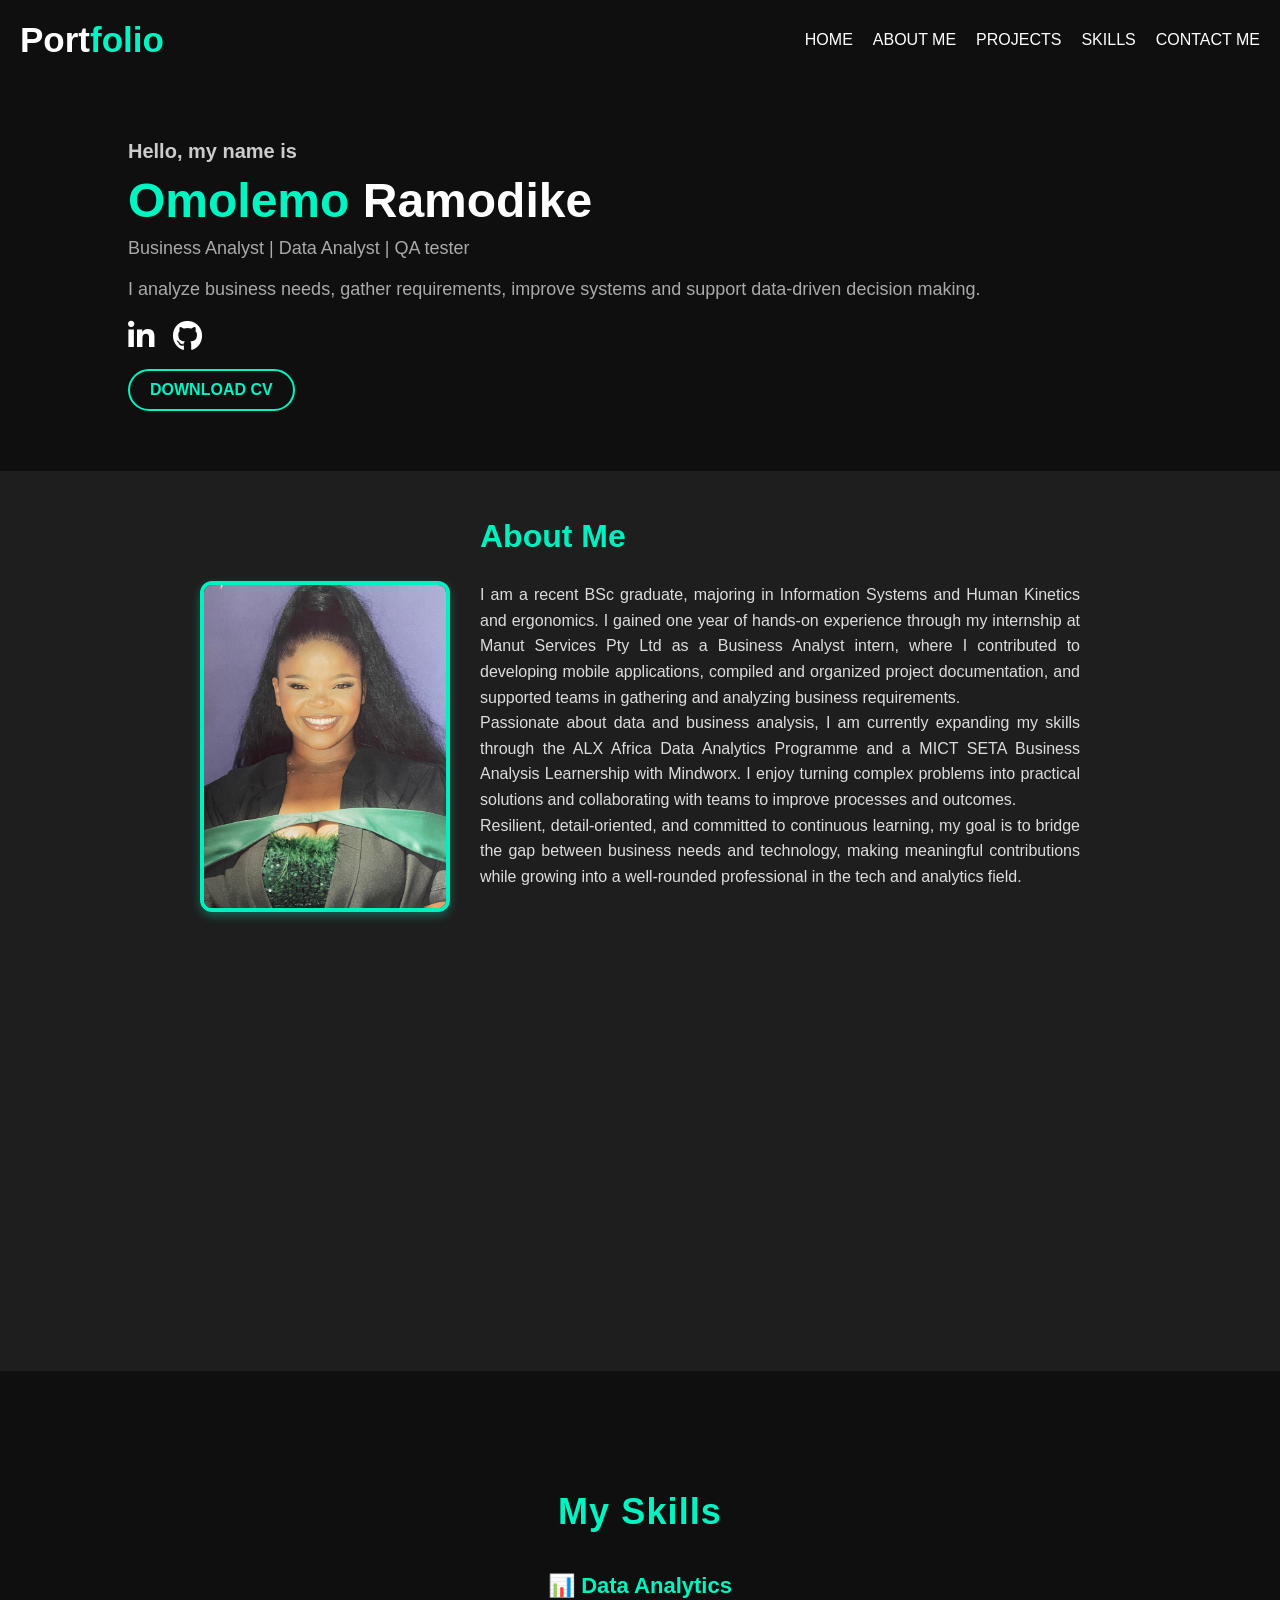
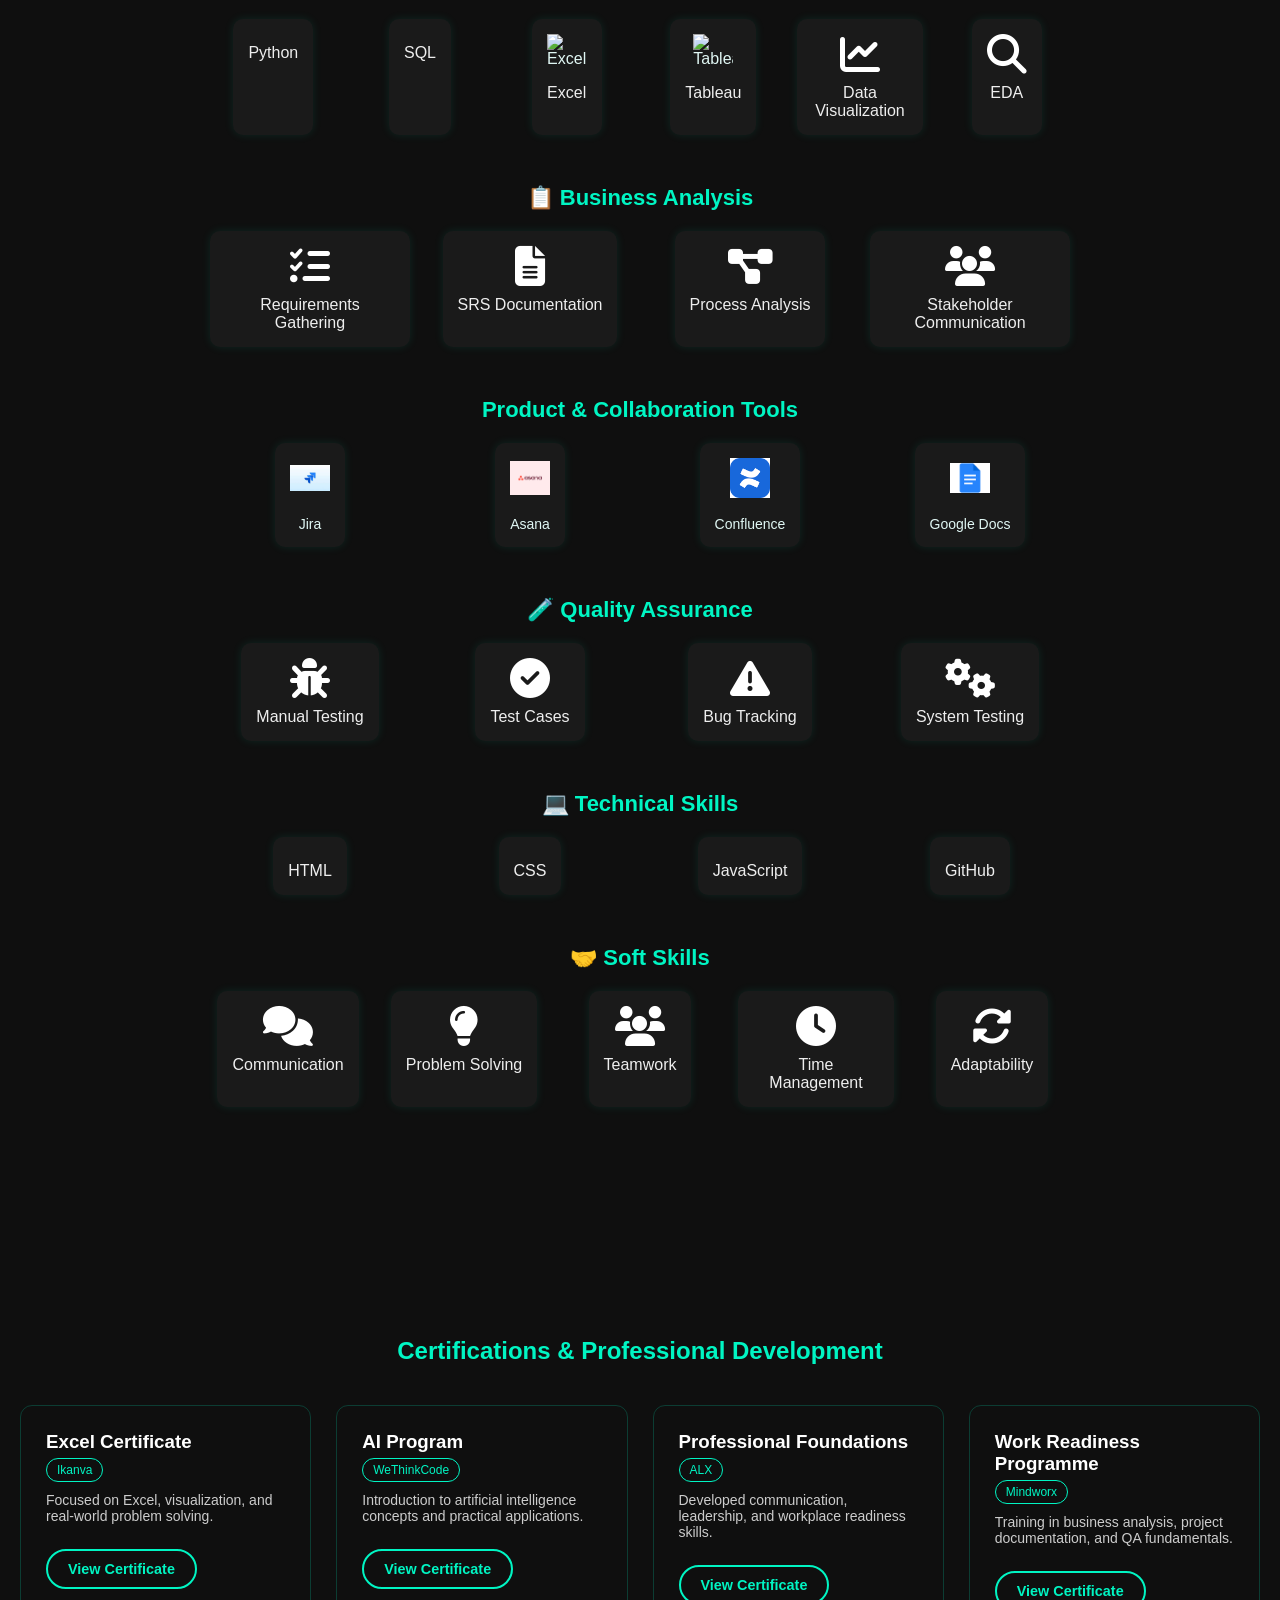
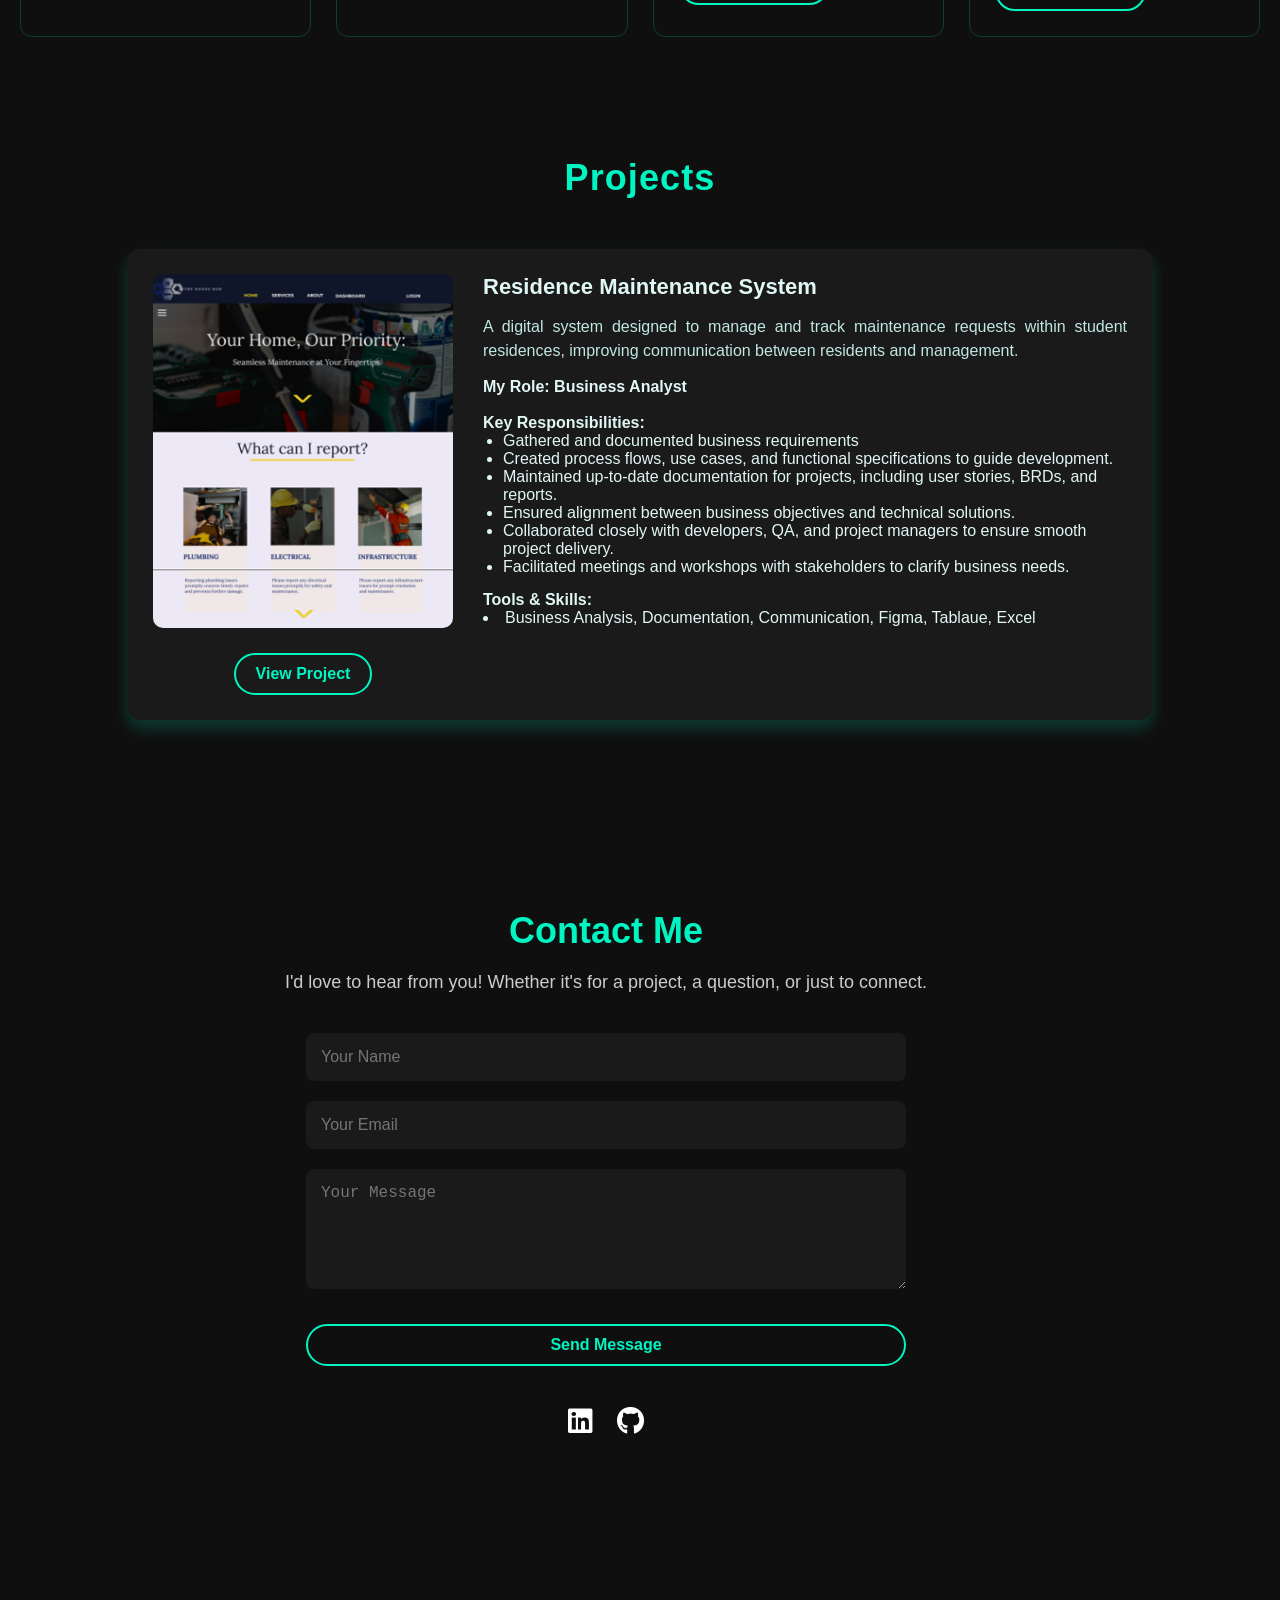
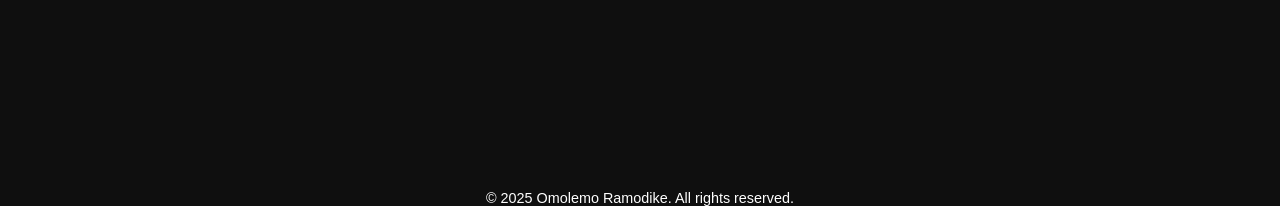
==== commit c25d208c: "final changes" ====
--- a/index.html
+++ b/index.html
@@ -42,27 +42,26 @@
     <div class="hero-text">
       <h3>Hello, my name is</h3>
       <h1><span>Omolemo</span> Ramodike </h1>
-      <p>Business Analyst | Aspiring Data Analyst | QA tester</p>
+      <p>Business Analyst | Data Analyst | QA tester</p>
       <p>I analyze business needs, gather requirements, improve systems and support data-driven decision making.</p>
       <div class="social-icons">
         <a href="https://linkedin.com/in/omolemo-ramodike" target="_blank"><i class="fab fa-linkedin-in"></i></a>
-        <a href="https://instagram.com/omolemo-ngobeni" target="_blank"><i class="fab fa-instagram"></i></a>
-        <a href="https://facebook.com/omolemo-ngobeni" target="_blank"><i class="fab fa-facebook"></i></a>
-        <a href="https://github.com/omolemo-ngobeni" target="_blank"><i class="fab fa-github"></i></a>
+ 
+        <a href="https://github.com/omolemoNgobeni" target="_blank"><i class="fab fa-github"></i></a>
       </div>
       <a href="Omolemo Ramodike_CV (1).pdf" class="btn">DOWNLOAD CV</a>
     </div>
    
   </section>
 
-  <!-- ABOUT SECTION -->
+  <!----- ABOUT SECTION ---->
 <section class="about-section" id="about">
   <div class="about-photo-text">
     <img src="images\gradpic.jpg" alt="Omolemo Graduation" class="about-photo" />
     <div class="about-text">
       <h1>About Me</h1>
-      <p>I am a recent BSc graduate, majoring in Information Systems and Human Kinetics and ergonomics. I gained one year of hands-on experience through my internship at <strong>Manut Services Pty Ltd</strong> as a Business Analyst intern, where I contributed to developing mobile applications, compiled and organized project documentation, and supported teams in gathering and analyzing business requirements.</p>
-      <p>Passionate about data and business analysis, I am currently expanding my skills through the <strong>ALX Africa Data Analytics Programme</strong> and a <strong>MICT SETA Business Analysis Learnership with Mindworx</strong>. I enjoy turning complex problems into practical solutions and collaborating with teams to improve processes and outcomes.</p>
+      <p>I am a recent BSc graduate, majoring in Information Systems and Human Kinetics and ergonomics. I gained one year of hands-on experience through my internship at Manut Services Pty Ltd as a Business Analyst intern, where I contributed to developing mobile applications, compiled and organized project documentation, and supported teams in gathering and analyzing business requirements.</p>
+      <p>Passionate about data and business analysis, I am currently expanding my skills through the ALX Africa Data Analytics Programme and a MICT SETA Business Analysis Learnership with Mindworx. I enjoy turning complex problems into practical solutions and collaborating with teams to improve processes and outcomes.</p>
       <p>Resilient, detail-oriented, and committed to continuous learning, my goal is to bridge the gap between business needs and technology, making meaningful contributions while growing into a well-rounded professional in the tech and analytics field.</p>
     </div>
   </div>
@@ -147,6 +146,35 @@
 
     </div>
   </div>
+ <!-- product management  -->
+    <div class="skill-group">
+  <h3>Product & Collaboration Tools</h3>
+
+  <div class="icon-skill-grid">
+
+    <div class="icon-skill">
+      <img src="jira.jpg" alt="Jira" class="skill-img">
+      <p>Jira</p>
+    </div>
+
+    <div class="icon-skill">
+      <img src="asana.png" alt="Asana" class="skill-img">
+      <p>Asana</p>
+    </div>
+
+    <div class="icon-skill">
+      <img src="confluence.png" alt="Confluence" class="skill-img">
+      <p>Confluence</p>
+    </div>
+
+    <div class="icon-skill">
+      <img src="docs.png" alt="Google Docs" class="skill-img">
+      <p>Google Docs</p>
+    </div>
+
+  </div>
+</div>
+
 
   <!-- QUALITY ASSURANCE -->
   <div class="skill-group">
@@ -346,8 +374,7 @@
       </form>
       <div class="contact-icons">
         <a href="https://linkedin.com/in/omolemo-ramodike" target="_blank"><i class="fab fa-linkedin"></i></a>
-        <a href="https://instagram.com/omolemo-ngobeni" target="_blank"><i class="fab fa-instagram"></i></a>
-        <a href="https://github.com/omolemo-ngobeni" target="_blank"><i class="fab fa-github"></i></a>
+        <a href="https://github.com/omolemoNgobeni" target="_blank"><i class="fab fa-github"></i></a>
       </div>
     </div>
   </section>
--- a/style.css
+++ b/style.css
@@ -1106,4 +1106,36 @@
 .cert-btn:hover {
   background-color: #00f5c3;
   color: black;
+}
+
+.certifications h2 {
+  color: #00f5c3;
+}
+
+/* SKILL GROUP TITLE */
+.skill-group h3 {
+  color: #00f5c3;
+  margin-bottom: 20px;
+}
+
+/* SKILL CARD */
+.icon-skill {
+  display: flex;
+  flex-direction: column;
+  align-items: center;
+  padding: 15px;
+  border-radius: 10px;
+  transition: 0.3s;
+}
+
+/* HOVER EFFECT */
+.icon-skill:hover {
+  transform: translateY(-5px);
+  border: 1px solid #00f5c3;
+}
+
+/* TEXT */
+.icon-skill p {
+  margin-top: 8px;
+  font-size: 14px;
 }
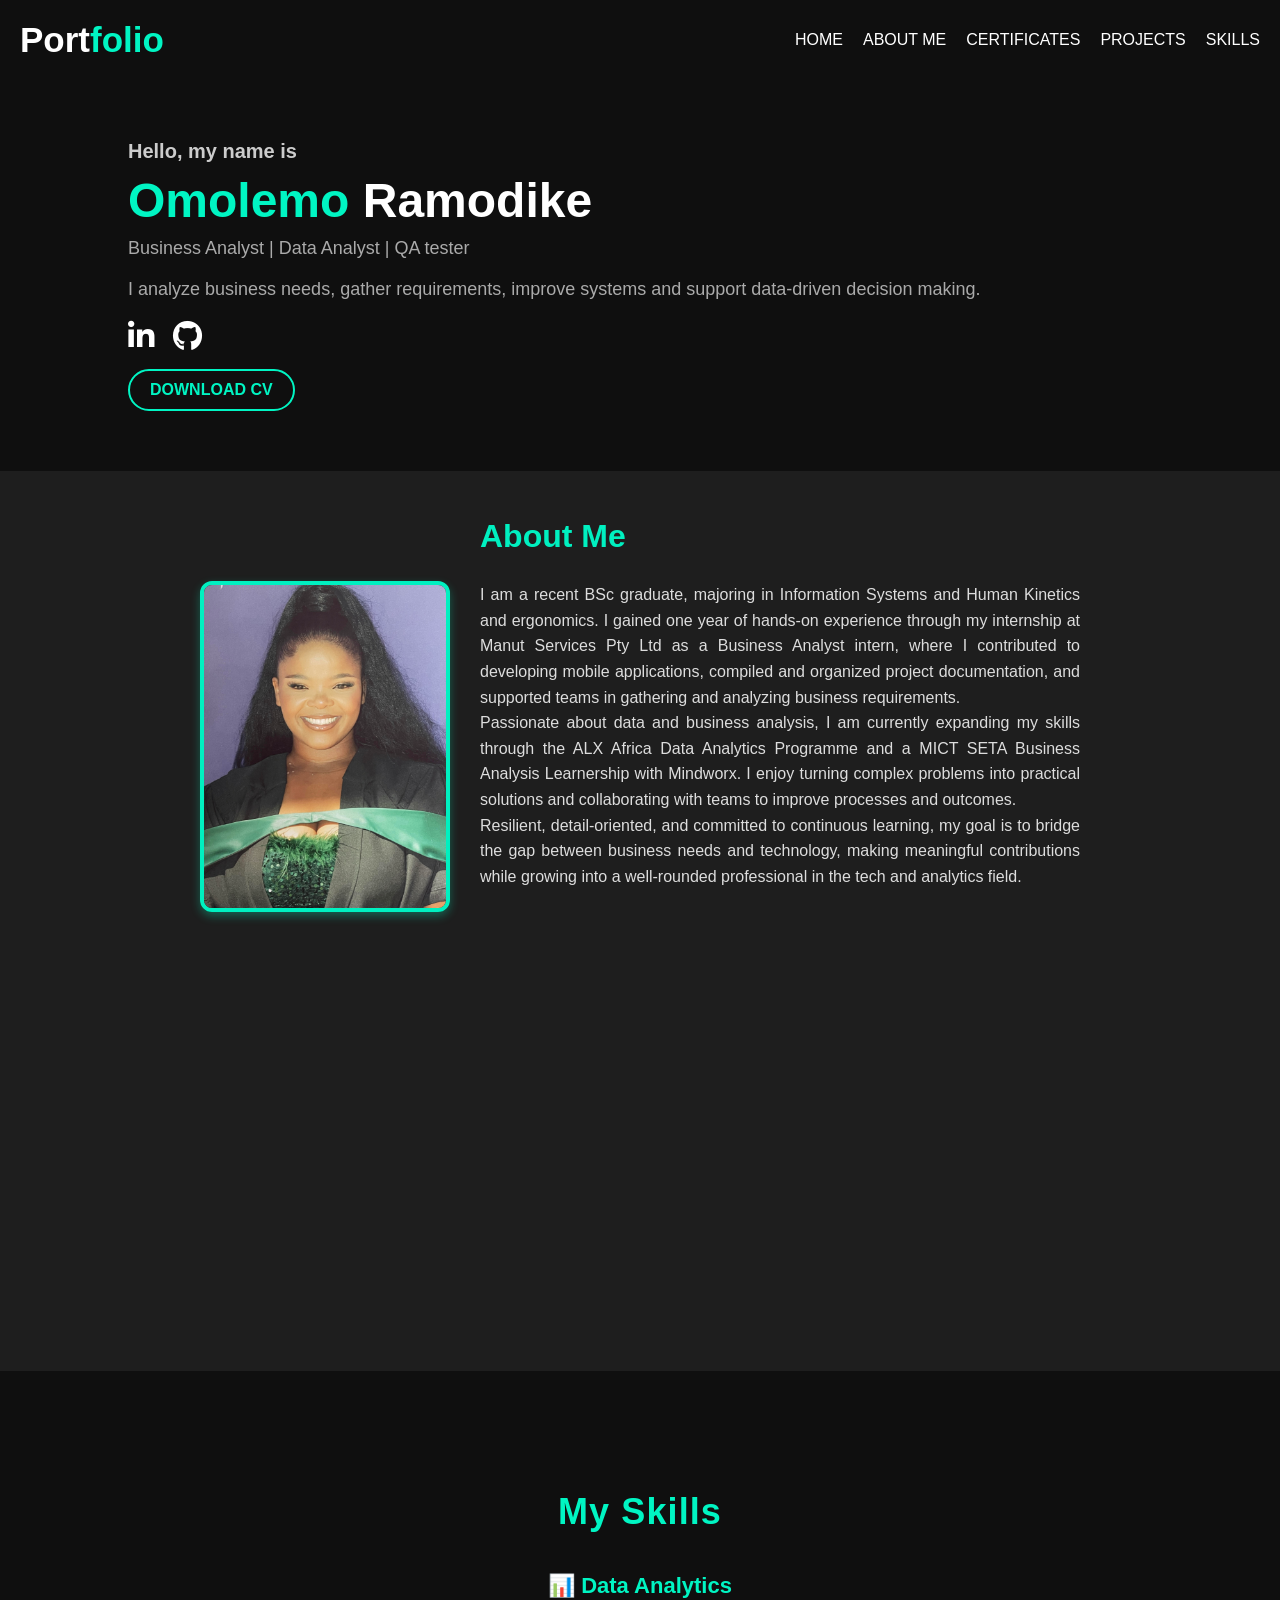
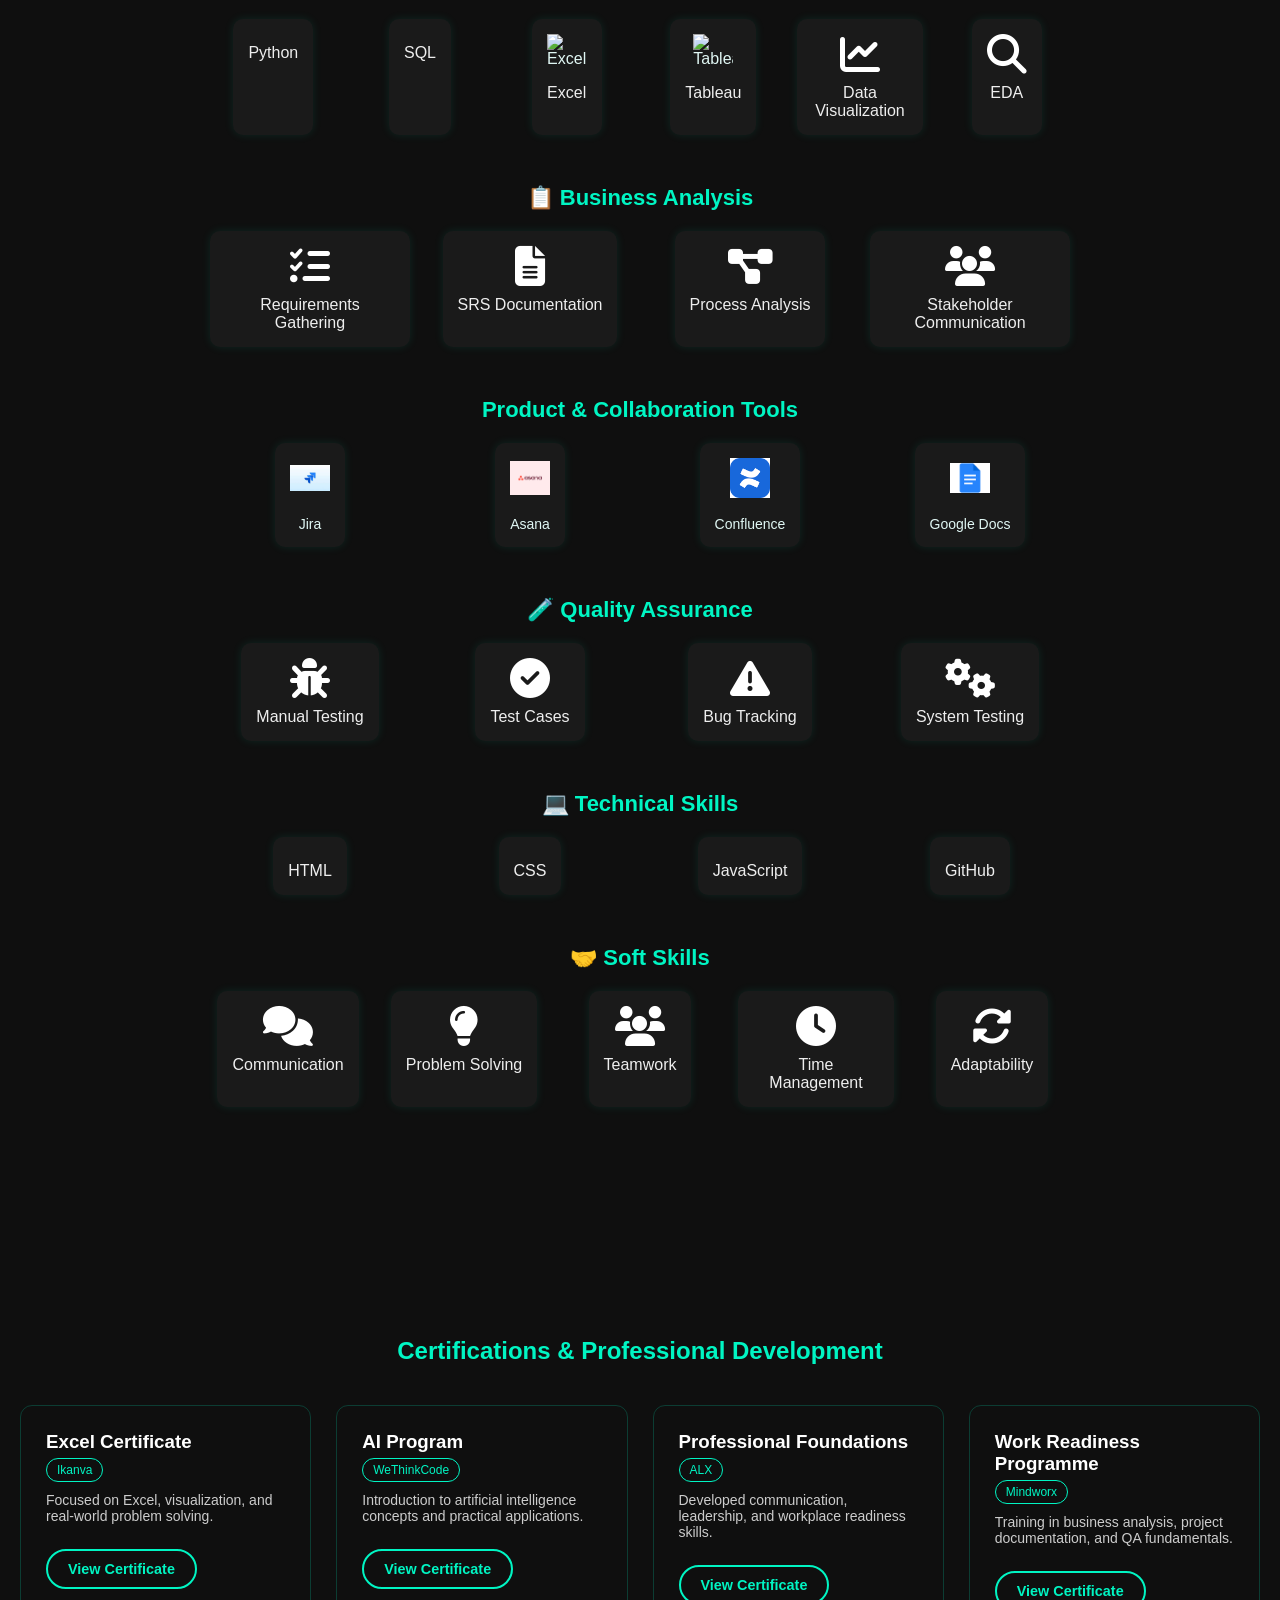
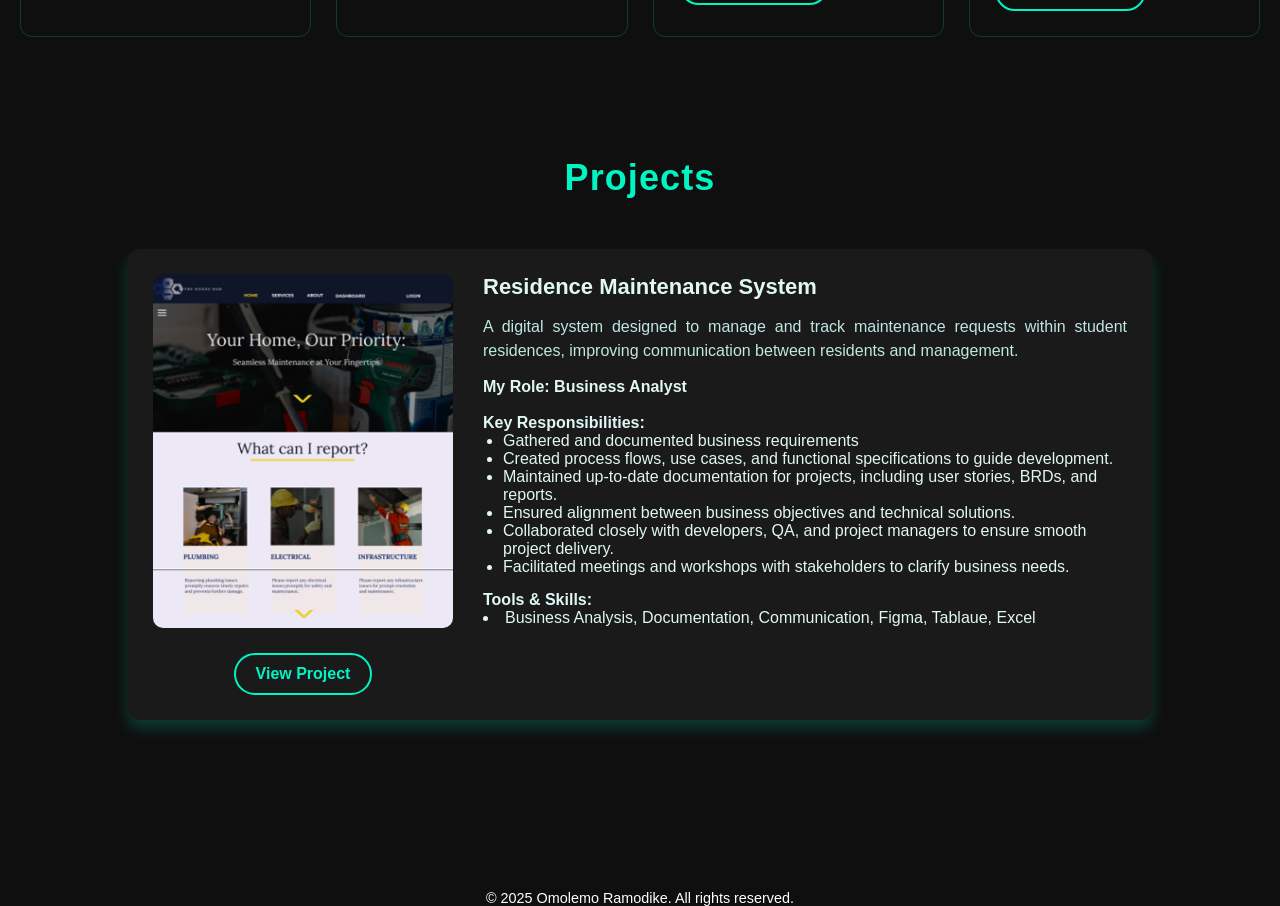
==== commit 60da77eb: "swapped my handburger" ====
--- a/index.html
+++ b/index.html
@@ -29,10 +29,11 @@
       <div class="hamburger" onclick="toggleMenu()">&#9776;</div>
       <ul id="nav-links" class="nav-links">
         <li><a href="#home">HOME</a></li>
-        <li><a href="#about">ABOUT ME</a></li>
+        <li><a href="#about">ABOUT ME</a></li>   
+        <li> <a href="#certifications"> CERTIFICATES</a></li>
         <li><a href="#projects">PROJECTS</a></li>
         <li><a href="#skills">SKILLS</a></li>
-        <li><a href="#contact">CONTACT ME</a></li>
+    
       </ul>
     </nav>
   </header>
@@ -361,23 +362,8 @@
   </div>
 </section>
 
-  <!-- CONTACT SECTION -->
-  <section class="contact-section" id="contact">
-    <div class="contact-wrapper">
-      <h2>Contact Me</h2>
-      <p>I'd love to hear from you! Whether it's for a project, a question, or just to connect.</p>
-      <form class="contact-form" action="mailto:omolemo@example.com" method="post" enctype="text/plain">
-        <input type="text" name="name" placeholder="Your Name" required />
-        <input type="email" name="email" placeholder="Your Email" required />
-        <textarea name="message" rows="5" placeholder="Your Message" required></textarea>
-        <button type="submit" class="btn">Send Message</button>
-      </form>
-      <div class="contact-icons">
-        <a href="https://linkedin.com/in/omolemo-ramodike" target="_blank"><i class="fab fa-linkedin"></i></a>
-        <a href="https://github.com/omolemoNgobeni" target="_blank"><i class="fab fa-github"></i></a>
-      </div>
-    </div>
-  </section>
+ 
+ 
 
   <!-- FOOTER -->
   <footer class="site-footer">
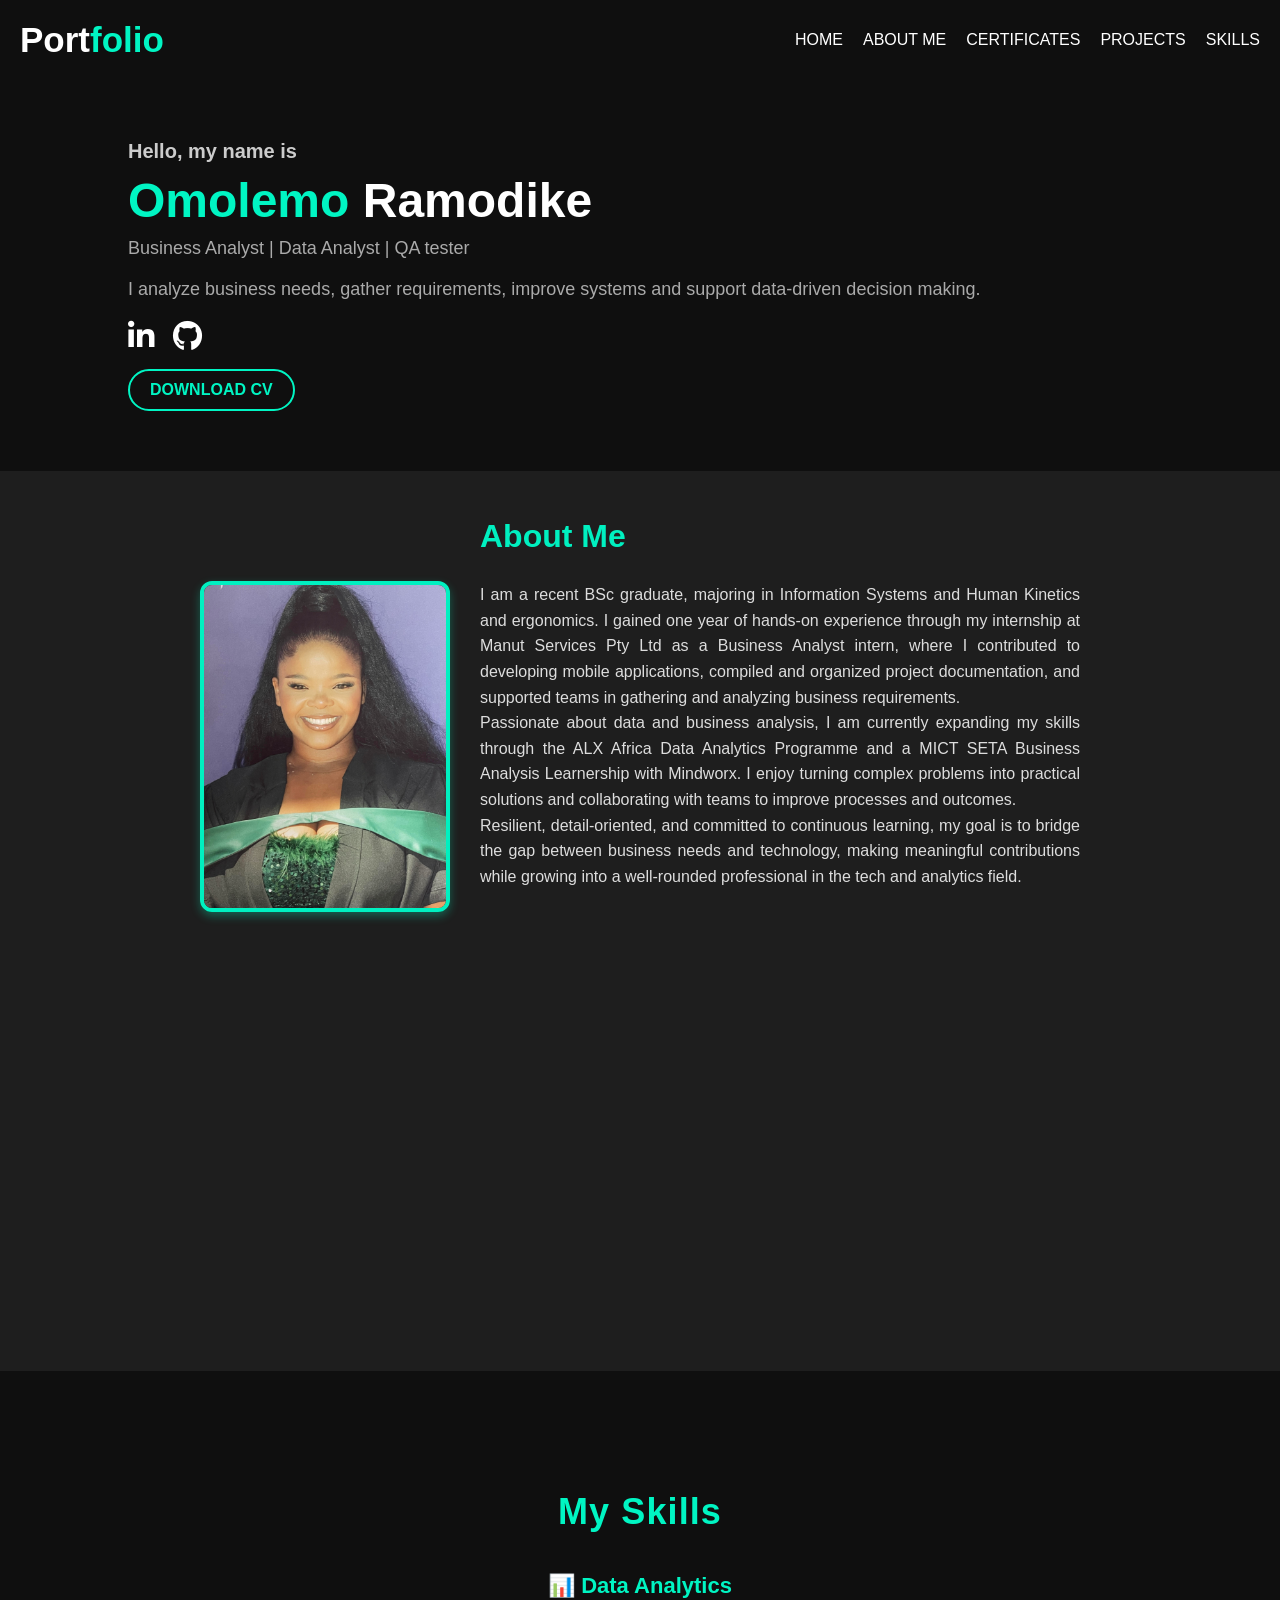
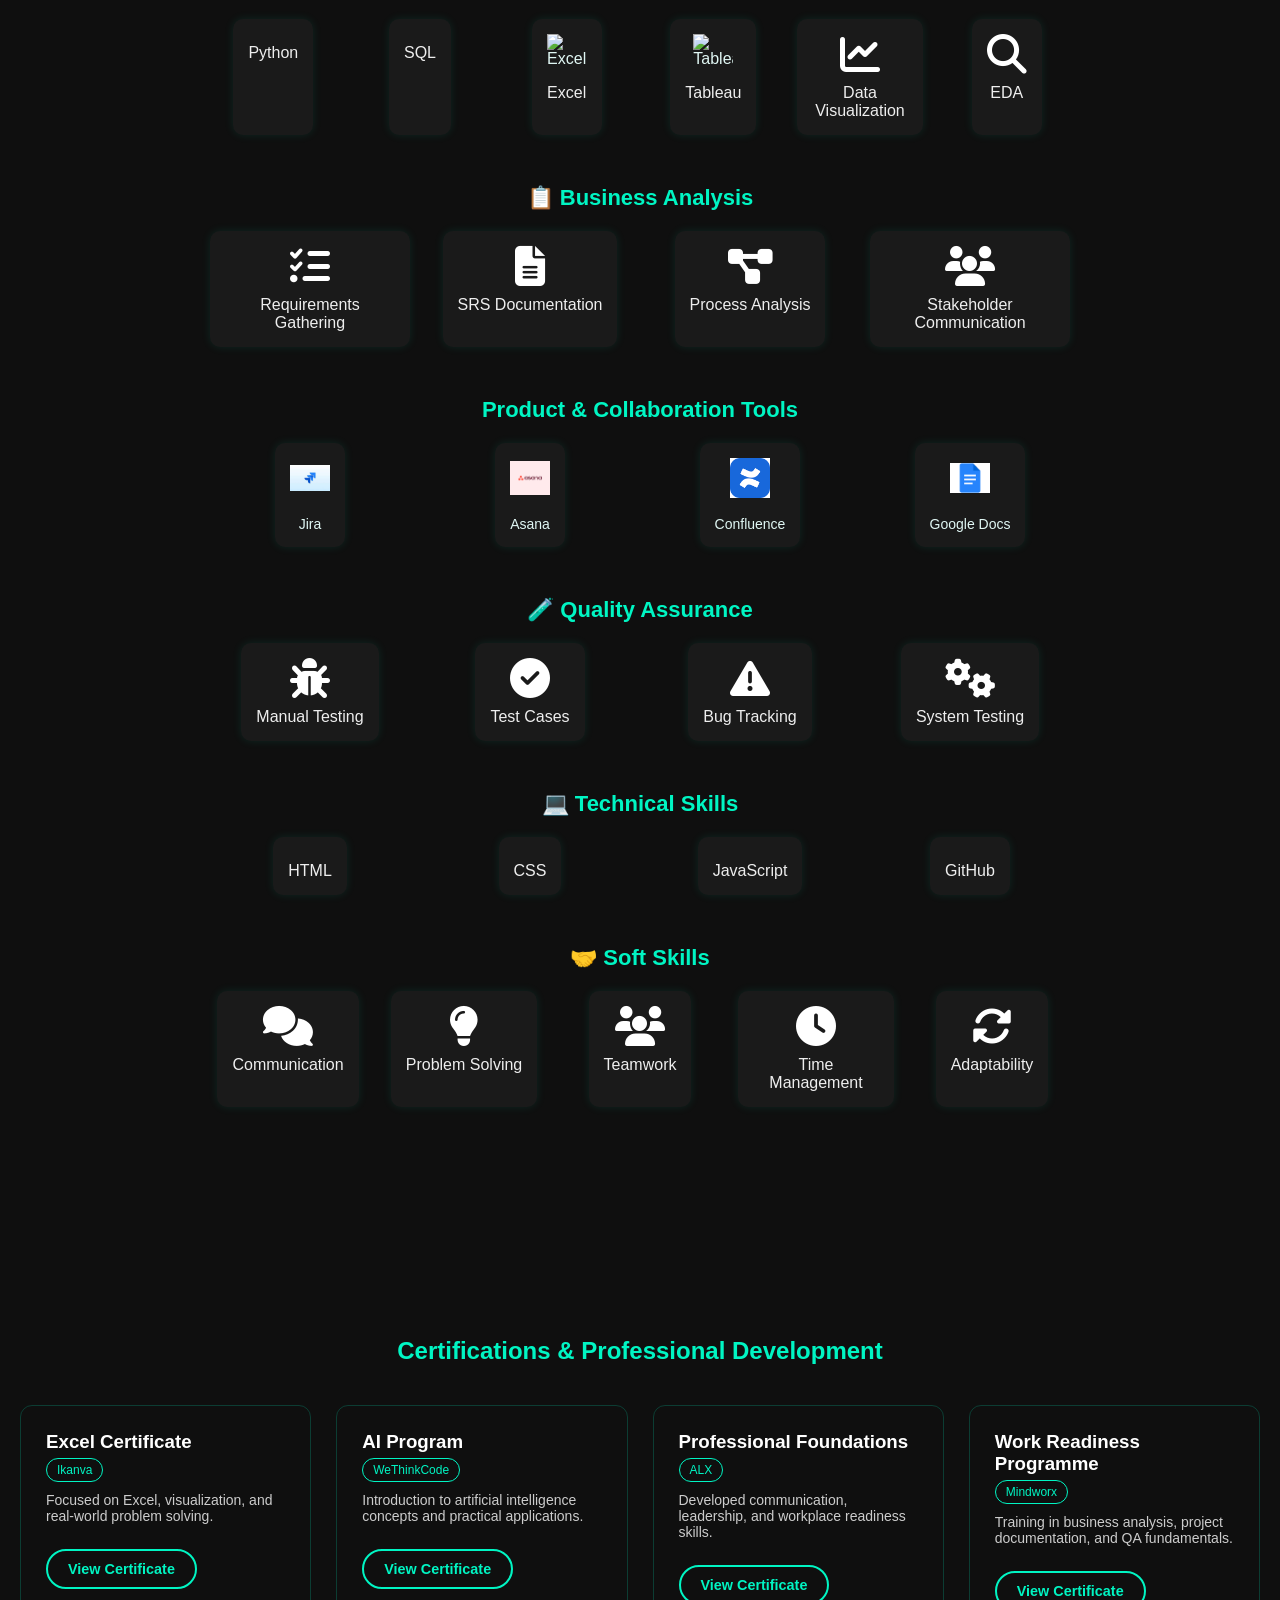
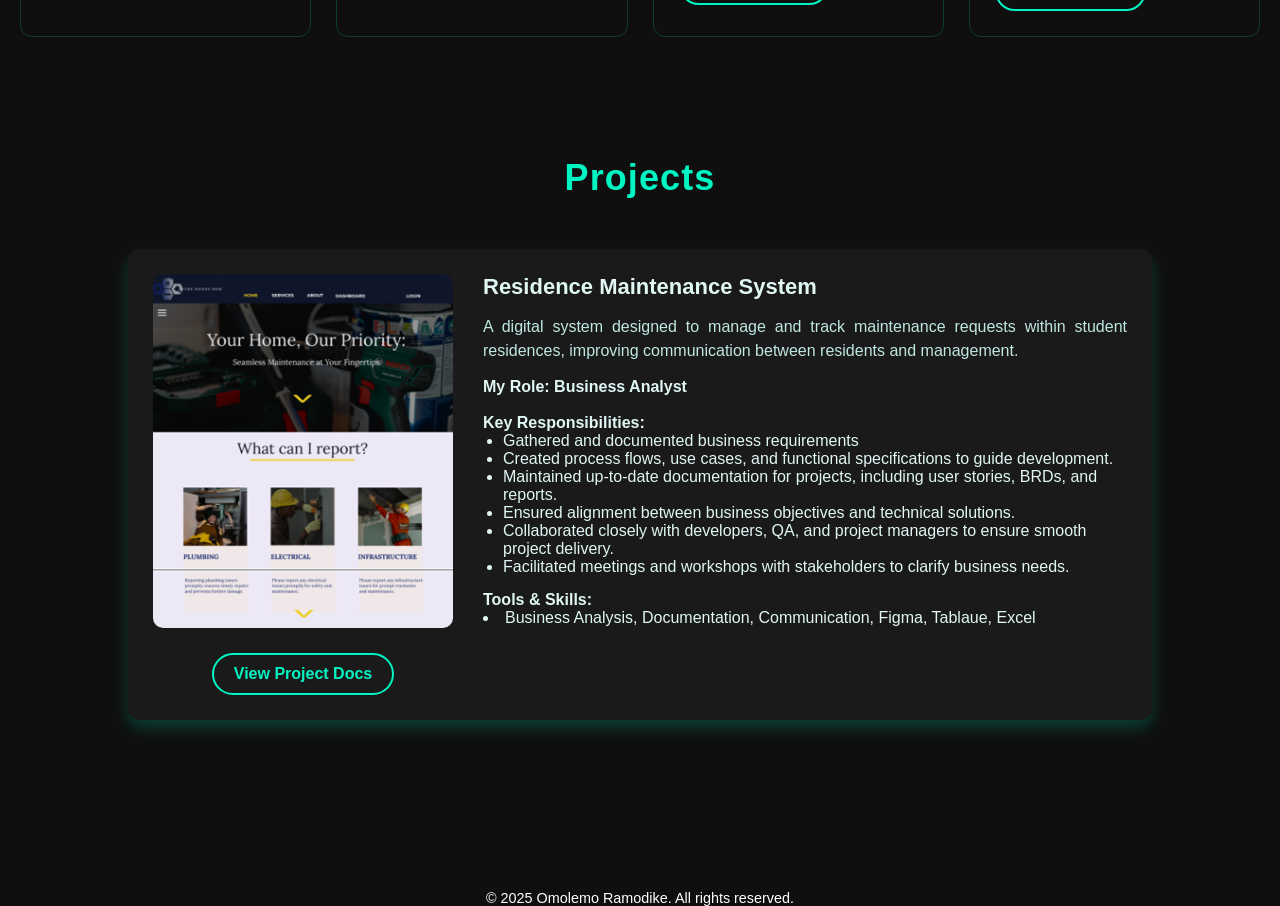
==== commit fdddcc10: "wording on button" ====
--- a/index.html
+++ b/index.html
@@ -324,7 +324,7 @@
       <a href="https://drive.google.com/drive/folders/1ThoA3pIIHGRJr3cjRtV5BZLY7Wf2r3O5?usp=sharing"
    target="_blank"
    class="btn">
-  View Project
+  View Project Docs
 </a>
         </div>
       <!-- RIGHT: CONTENT -->
